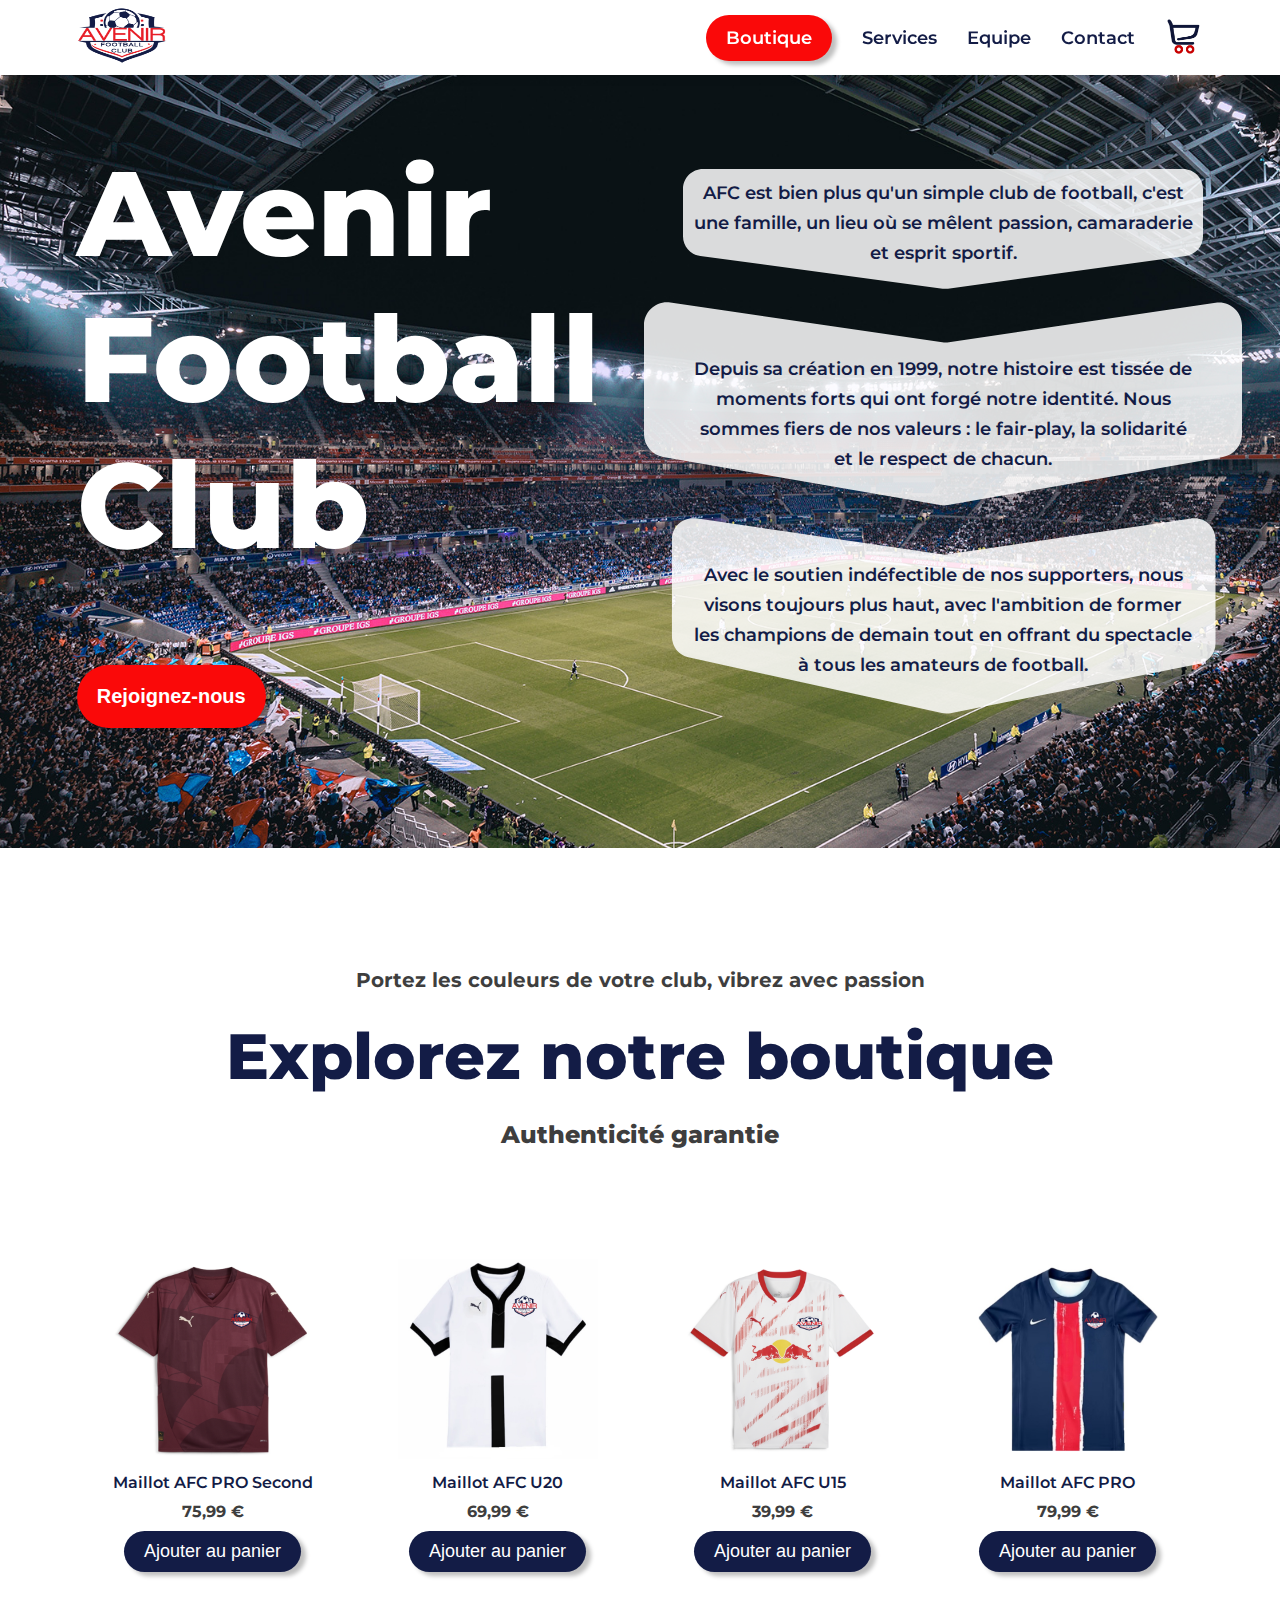
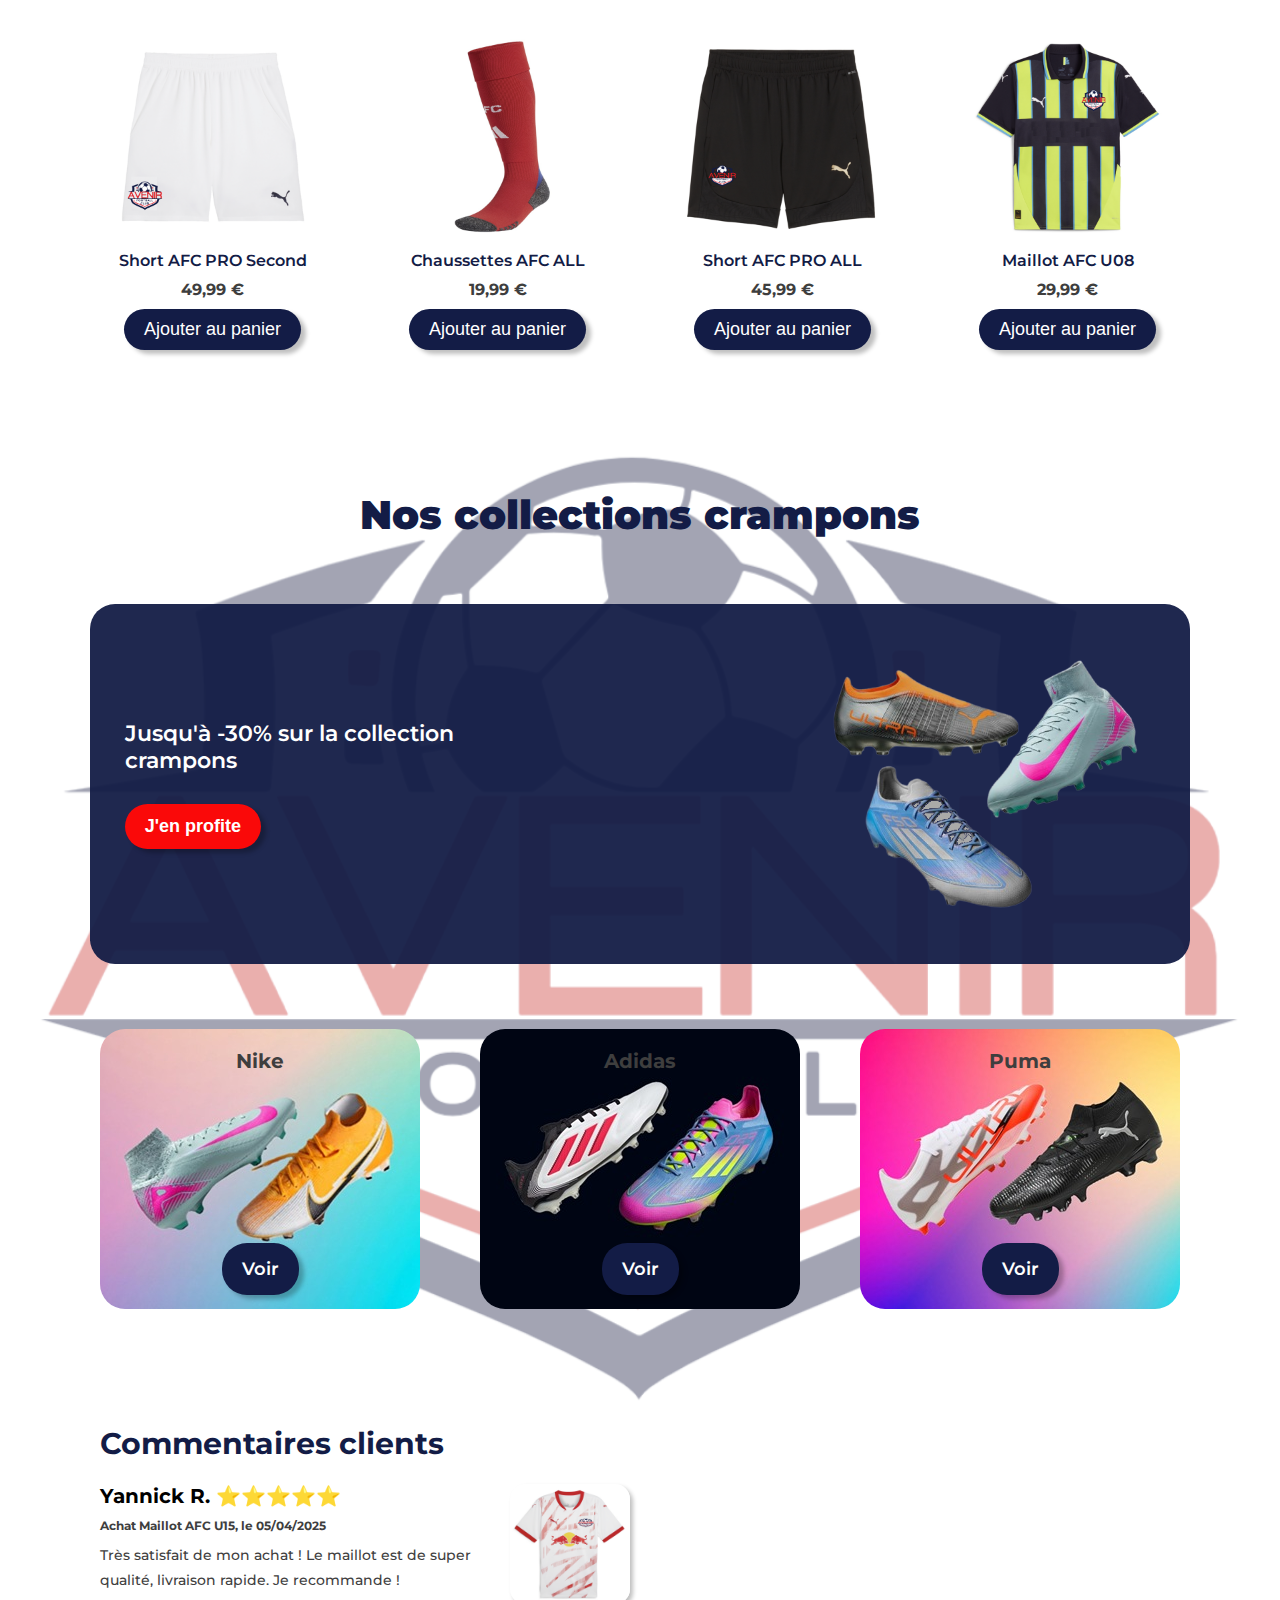
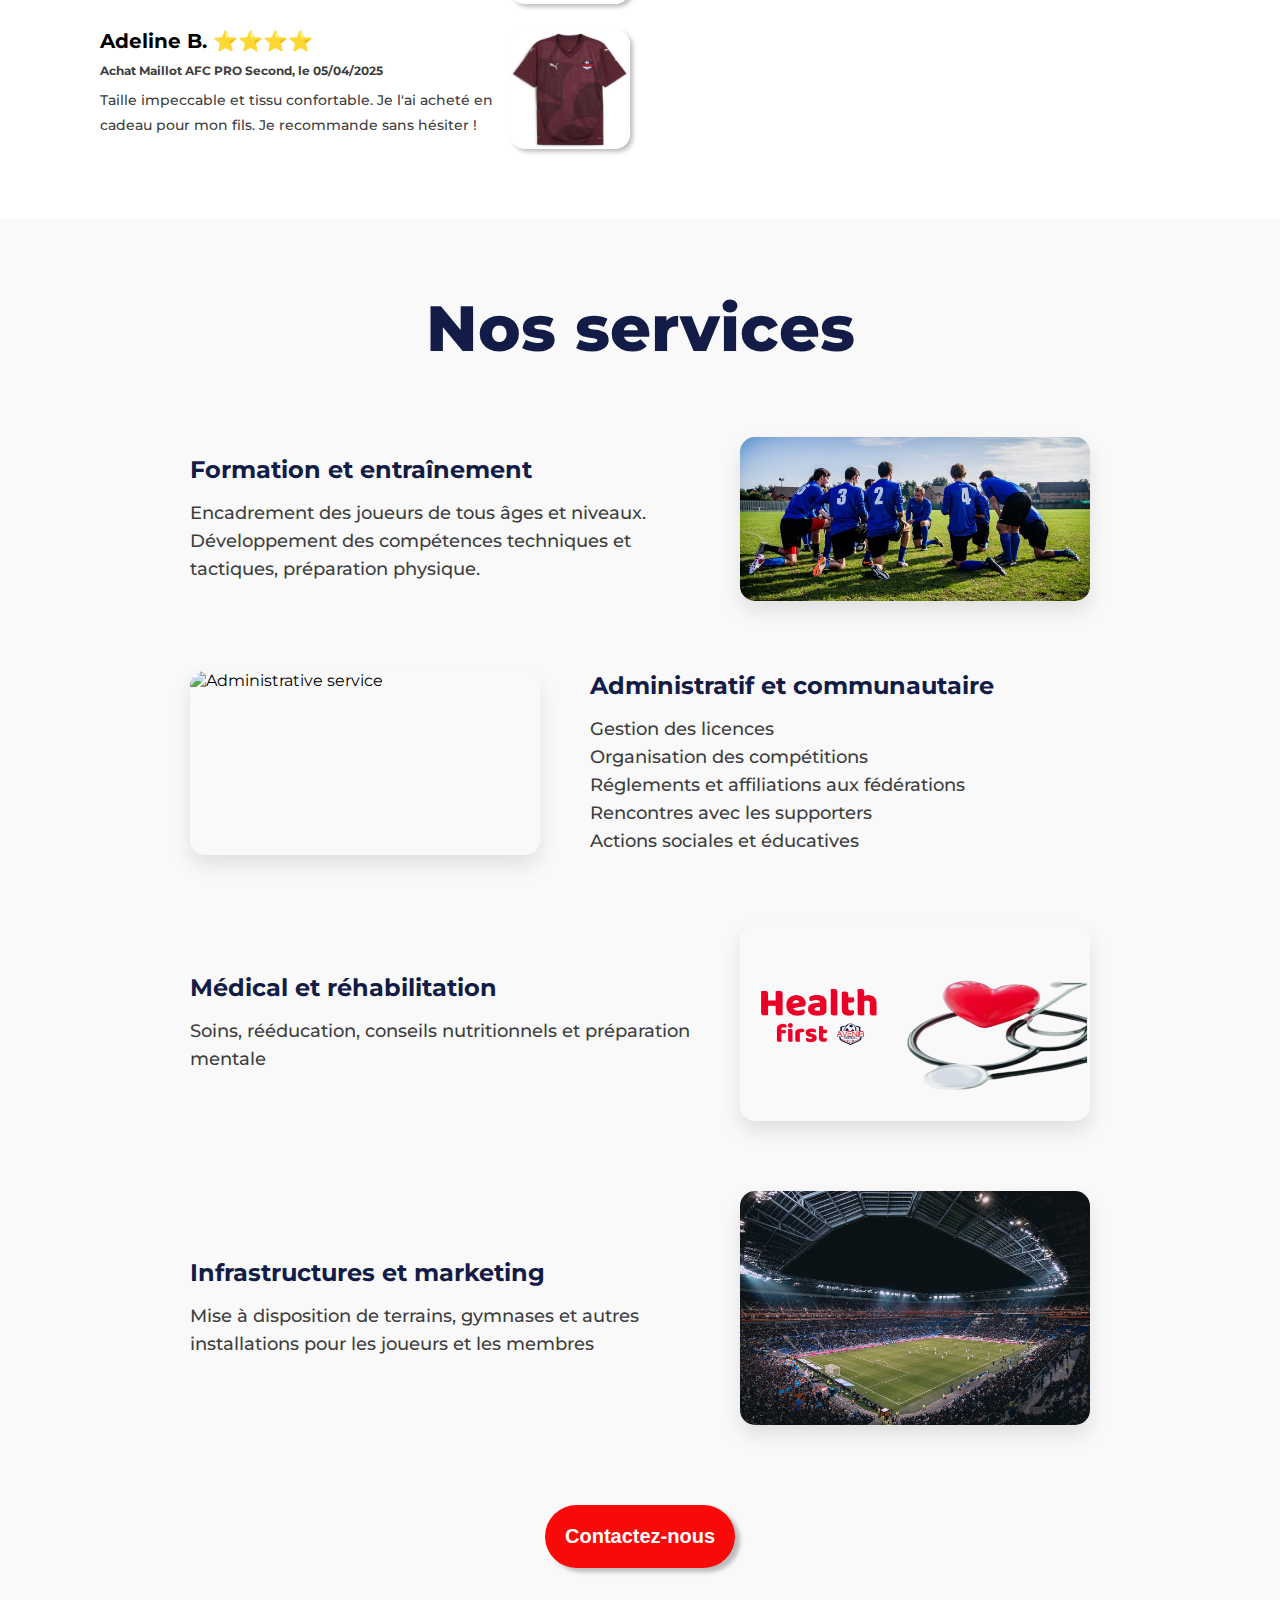
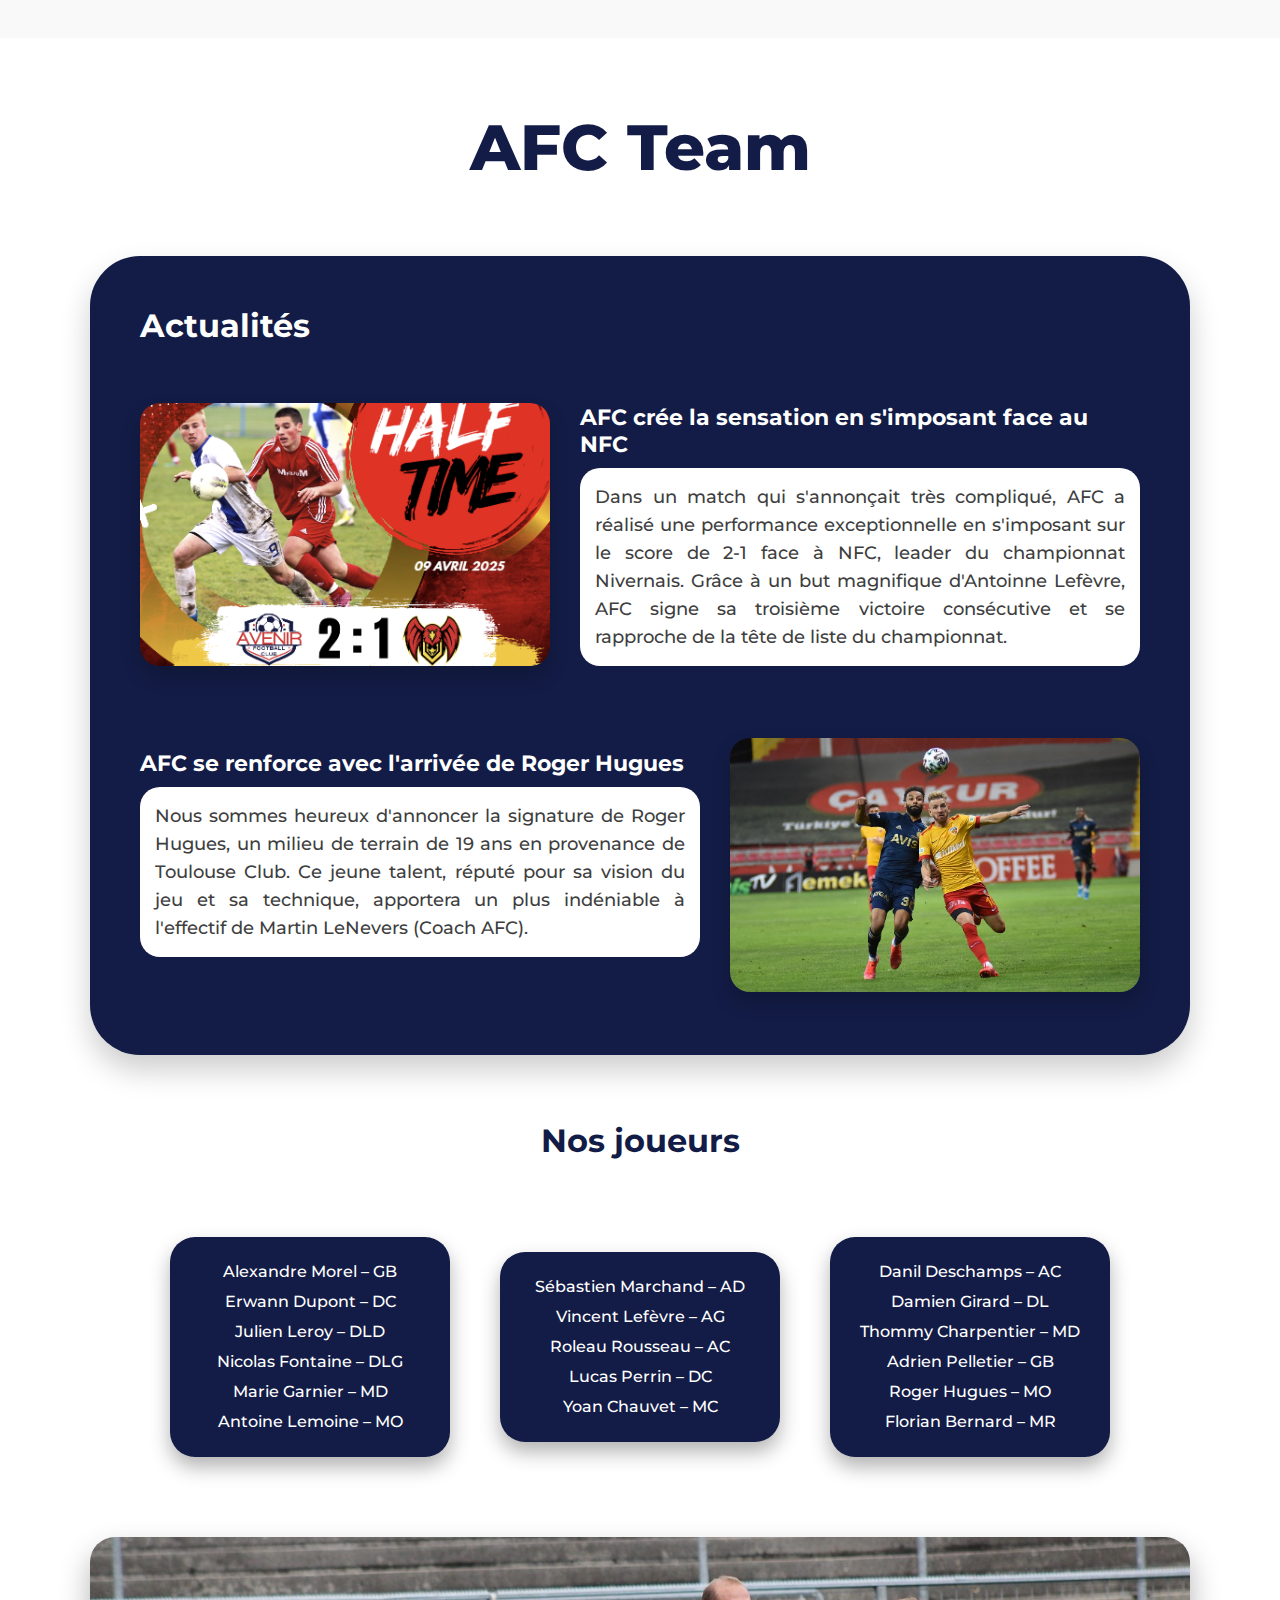
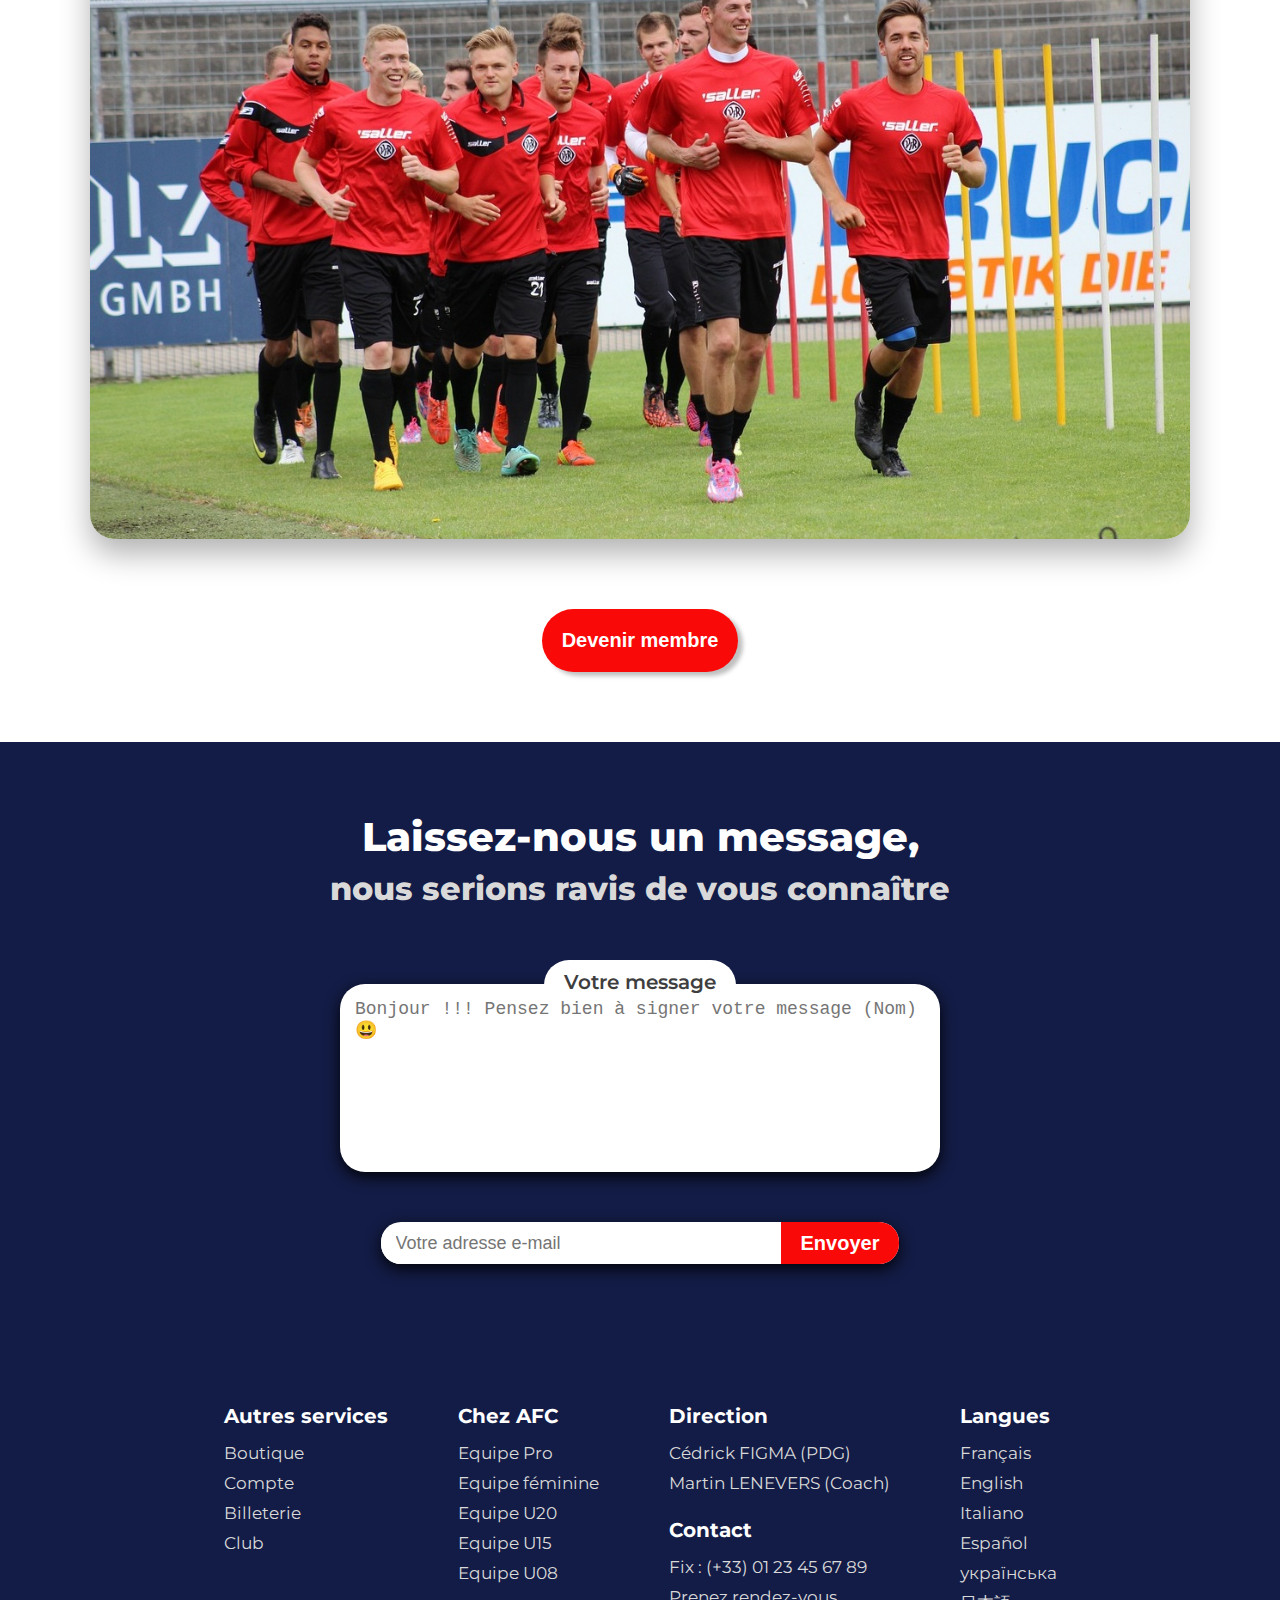
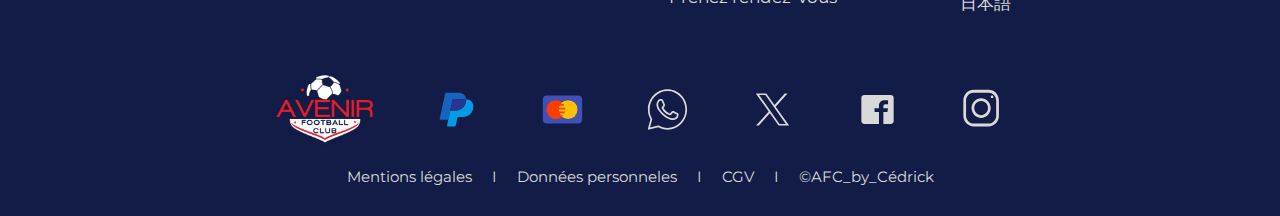
==== index.html @ f730c301 "My first commit was broken, so i made a new one" ====
<!DOCTYPE html>
<html lang="fr">
<head>
    <meta charset="UTF-8">
    <meta name="viewport" content="width=device-width, initial-scale=1.0">
    <title>Avenir Football Club</title>
    <link rel="stylesheet" href="styles.css">
    <link href="https://fonts.googleapis.com/css2?family=Montserrat:wght@400;500;600;700;800&display=swap" rel="stylesheet">
</head>
<body>

    <header>
        <a href="#"><img src="img/logo_AFC.png" alt="Avenir Football Club" class="header_afc_logo"></a>
        <nav>
            <a href="#store" class="store_button">Boutique</a>
            <ul>
                <li><a href="#services" class="nav_link">Services</a></li>
                <li><a href="#team" class="nav_link">Equipe</a></li>
                <li><a href="#contact" class="nav_link">Contact</a></li>
            </ul>
            <a href="#"><img src="img/logo_shopping_cart.png" alt="Menu" class="cart_logo"></a>
        </nav>
    </header>

    <section id="afc_about">
        <div class="intro_afc">
            <h1>Avenir Football Club</h1>
            <article>
                <p>
                    AFC est bien plus qu'un simple club de football, c'est une famille, un
                    lieu où se mêlent passion, camaraderie et esprit sportif.
                </p>
                <p>
                    Depuis sa création en 1999, notre histoire est tissée de moments forts
                    qui ont forgé notre identité. Nous sommes fiers de nos valeurs : le
                    fair-play, la solidarité et le respect de chacun.
                </p>
                <p>
                    Avec le soutien indéfectible de nos supporters, nous visons toujours
                    plus haut, avec l'ambition de former les champions de demain tout en
                    offrant du spectacle à tous les amateurs de football.
                </p>
            </article>
        </div>
        <a href="#contact"><button class="join_us_button">Rejoignez-nous</button></a>
    </section>

    <!--------Store section-------->
    <section id="store">
        <h5>Portez les couleurs de votre club, vibrez avec passion</h5>
        <h2>Explorez notre boutique</h2>
        <h4>Authenticité garantie</h4>

        <div class="box_products">
            <article class="product_card">
                <figure>
                    <img src="img/maillot_afc_pro2.png" alt="Maillot AFC PRO Second">
                    <figcaption>
                        <p class="product_name">Maillot AFC PRO Second</p>
                        <p class="product_price">75,99 €</p>
                        <button class="add_to_cart_button">Ajouter au panier</button>
                    </figcaption>
                </figure>
            </article>

            <article class="product_card">
                <figure>
                    <img src="img/maillot_afc_u20.jpg" alt="Maillot AFC U20" class="product-image">
                    <figcaption>
                        <p class="product_name">Maillot AFC U20</p>
                        <p class="product_price">69,99 €</p>
                        <button class="add_to_cart_button">Ajouter au panier</button>
                    </figcaption>
                </figure>
            </article>

            <article class="product_card">
                <figure>
                    <img src="img/maillot_afc_u15.png" alt="Maillot AFC U15" class="product-image">
                    <figcaption>
                        <p class="product_name">Maillot AFC U15</p>
                        <p class="product_price">39,99 €</p>
                        <button class="add_to_cart_button">Ajouter au panier</button>
                    </figcaption>
                </figure>
            </article>

            <article class="product_card">
                <figure>
                    <img src="img/maillot_afc_pro.jpg" alt="Maillot AFC PRO" class="product-image">
                    <figcaption>
                        <p class="product_name">Maillot AFC PRO</p>
                        <p class="product_price">79,99 €</p>
                        <button class="add_to_cart_button">Ajouter au panier</button>
                    </figcaption>
                </figure>
            </article>

            <article class="product_card">
                <figure>
                    <img src="img/short_afc_pro2.png" alt="Short AFC PRO Second" class="product-image">
                    <figcaption>
                        <p class="product_name">Short AFC PRO Second</p>
                        <p class="product_price">49,99 €</p>
                        <button class="add_to_cart_button">Ajouter au panier</button>
                    </figcaption>
                </figure>
            </article>

            <article class="product_card">
                <figure>
                    <img src="img/chaussettes_afc_all.png" alt="Chaussettes AFC ALL" class="product-image">
                    <figcaption>
                        <p class="product_name">Chaussettes AFC ALL</p>
                        <p class="product_price">19,99 €</p>
                        <button class="add_to_cart_button">Ajouter au panier</button>
                    </figcaption>
                </figure>
            </article>

            <article class="product_card">
                <figure>
                    <img src="img/short_afc_pro_all.png" alt="Short AFC PRO ALL" class="product-image">
                    <figcaption>
                        <p class="product_name">Short AFC PRO ALL</p>
                        <p class="product_price">45,99 €</p>
                        <button class="add_to_cart_button">Ajouter au panier</button>
                    </figcaption>
                </figure>
            </article>

            <article class="product_card">
                <figure>
                    <img src="img/maillot_afc_u08.png" alt="Maillot AFC U08" class="product-image">
                    <figcaption>
                        <p class="product_name">Maillot AFC U08</p>
                        <p class="product_price">29,99 €</p>
                        <button class="add_to_cart_button">Ajouter au panier</button>
                    </figcaption>
                </figure>
            </article>
        </div>

        <div class="brands_collections">
            <h3>Nos collections crampons</h3>

            <article class="discount_brands_collections">
                <figure>
                    <p class="discount_text">Jusqu'à -30% sur la collection crampons</p>
                    <a href="#cleats"><button class="discount_button">J'en profite</button></a>
                </figure>
                <img src="img/cheap collection.png" alt="Discount cleats">
            </article>

            <div class="box_brands" id="cleats">
                <article class="brand animate-pop-in">
                    <p class="brand-name">Nike</p>
                    <a href="https://www.nike.com/fr/w/football-chaussures-1gdj0zy7ok" class="view_button">Voir</a>
                </article>

                <article class="brand animate-pop-in">
                    <p class="brand-name">Adidas</p>
                    <a href="https://www.adidas.fr/chaussures-football-elite_level-hommes" class="view_button">Voir</a>
                </article>

                <article class="brand animate-pop-in">
                    <p class="brand-name">Puma</p>
                    <a href="https://eu.puma.com/fr/fr/homme/chaussures/football" class="view_button">Voir</a>
                </article>
            </div>
        </div>

        <div class="customer_reviews animate-fade-in">
            <h3>Commentaires clients</h3>
            <article class="review">
                <figure>
                <figcaption class="review_content">
                    <p>Yannick R. ⭐⭐⭐⭐⭐</p>
                    <p>Achat Maillot AFC U15, le 05/04/2025</p>
                    <p>Très satisfait de mon achat ! Le maillot est de super qualité, livraison rapide. Je recommande !</p>
                </figcaption>
                <img src="img/maillot_afc_u15.png" alt="Product review">
                </figure>
            </article>

            <article class="review">
                <figure>
                <figcaption class="review_content">
                    <p>Adeline B. ⭐⭐⭐⭐</p>
                    <p>Achat Maillot AFC PRO Second, le 05/04/2025</p>
                    <p>Taille impeccable et tissu confortable. Je l'ai acheté en cadeau pour mon fils. Je recommande sans hésiter !</p>
                </figcaption>
                <img src="img/maillot_afc_pro2.png" alt="Product review">
                </figure>
            </article>
        </div>
    </section>

    <section id="services">
        <h2>Nos services</h2>

        <article class="service">
            <figure>
                <figcaption class="service_content">
                    <h4>Formation et entraînement</h4>
                    <p>
                        Encadrement des joueurs de tous âges et niveaux. Développement des
                        compétences techniques et tactiques, préparation physique.
                    </p>
                </figcaption>
                <img title="Entrainement quotidien" src="img/services_training_illustration.jpg" alt="Training service">
            </figure>
        </article>

        <article class="service">
            <figure>
                <img title="Compétition régionale" src="img/services_administrative_illustration.png" alt="Administrative service">
                <figcaption class="service_content">
                    <h4>Administratif et communautaire</h4>
                    <p>
                        Gestion des licences<br>
                        Organisation des compétitions<br>
                        Réglements et affiliations aux fédérations<br>
                        Rencontres avec les supporters<br>
                        Actions sociales et éducatives
                    </p>
                </figcaption>
            </figure>
        </article>

        <article class="service">
            <figure>
                <figcaption class="service_content">
                    <h4>Médical et réhabilitation</h4>
                    <p>
                        Soins, rééducation, conseils nutritionnels et
                        préparation mentale
                    </p>
                </figcaption>
                <img src="img/services_health_illustration.png" alt="Medical service">
            </figure>
        </article>

        <article class="service">
            <figure>
                <figcaption class="service_content">
                    <h4>Infrastructures et marketing</h4>
                    <p>
                        Mise à disposition de terrains, gymnases et autres installations pour
                        les joueurs et les membres
                    </p>
                </figcaption>
                <img title="Nièvre stadium" src="img/services_infrastructure_illustration.jpg" alt="Infrastructure service">
            </figure>
        </article>
        <article class="service">
            <a href="#contact"><button class="contact_button">Contactez-nous</button></a>
        </article>
    </section>

    <section id="team">
        <h2>AFC Team</h2>

        <div class="box_news">
            <h3>Actualités</h3>

            <article class="news">
                <figure>
                    <img title="Match AFC - NFC" src="img/news1_illustration.png" alt="Match AFC - NFC">
                    <figcaption class="news_content">
                        <h4>AFC crée la sensation en s'imposant face au NFC</h4>
                        <p>
                        Dans un match qui s'annonçait très compliqué, AFC a réalisé une
                        performance exceptionnelle en s'imposant sur le score de 2-1 face à
                        NFC, leader du championnat Nivernais. Grâce à un but magnifique
                        d'Antoinne Lefèvre, AFC signe sa troisième victoire consécutive et
                        se rapproche de la tête de liste du championnat.
                        </p>
                    </figcaption>
                </figure>
            </article>

            <article class="news">
                <figure>
                    <figcaption class="news_content">
                        <h4 class="news-headline">AFC se renforce avec l'arrivée de Roger Hugues</h4>
                        <p class="news-text">
                            Nous sommes heureux d'annoncer la signature de Roger Hugues, un
                            milieu de terrain de 19 ans en provenance de Toulouse Club. Ce jeune
                            talent, réputé pour sa vision du jeu et sa technique, apportera un
                            plus indéniable à l'effectif de Martin LeNevers (Coach AFC).
                        </p>
                    </figcaption>
                    <img title="Roger en action" src="img/news2_illustration.jpg" alt="Roger en action">
                </figure>
            </article>
        </div>

        <div class="box_players">
            <h3>Nos joueurs</h3>
            <article class="players">
                <figure>
                    Alexandre Morel – GB<br>
                    Erwann Dupont – DC<br>
                    Julien Leroy – DLD<br>
                    Nicolas Fontaine – DLG<br>
                    Marie Garnier – MD<br>
                    Antoine Lemoine – MO<br>
                </figure>
                <figure>
                    Sébastien Marchand – AD<br>
                    Vincent Lefèvre – AG<br>
                    Roleau Rousseau – AC<br>
                    Lucas Perrin – DC<br>
                    Yoan Chauvet – MC<br>
                </figure>
                <figure>
                    Danil Deschamps – AC<br>
                    Damien Girard – DL<br>
                    Thommy Charpentier – MD<br>
                    Adrien Pelletier – GB<br>
                    Roger Hugues – MO<br>
                    Florian Bernard – MR<br>
                </figure>
            </article>
            <img title="Un entraînement quotidien" src="img/AFC_team.jpg" alt="Equipe">
            <a href="#contact"><button class="member_button">Devenir membre</button></a>
        </div>
    </section>

    <!------------------ Contact section --------------->
    <section id="contact">
        <h2>Laissez-nous un message,<br><span>nous serions ravis de vous connaître</span></h2>

        <div class="message">
            <label for="message">Votre message</label>
            <textarea id="message" placeholder="Bonjour !!! Pensez bien à signer votre message (Nom)😃"></textarea>
        </div>

        <div class="email">
            <input type="email" id="email" placeholder="Votre adresse e-mail">
            <button type="submit" class="send_button">Envoyer</button>
        </div>
    </section>

    <!---------------------Footer------------------------>
    <footer>
        <div class="footer_menu">
            <article>
                <h3>Autres services</h3>
                <ul class="footer_links">
                    <li><a href="#store">Boutique</a></li>
                    <li><a href="#">Compte</a></li>
                    <li><a href="#">Billeterie</a></li>
                    <li><a href="#">Club</a></li>
                </ul>
            </article>

            <article>
                <h3>Chez AFC</h3>
                <ul class="footer_links">
                    <li><a href="#team">Equipe Pro</a></li>
                    <li><a href="#team">Equipe féminine</a></li>
                    <li><a href="#team">Equipe U20</a></li>
                    <li><a href="#team">Equipe U15</a></li>
                    <li><a href="#team">Equipe U08</a></li>
                </ul>
            </article>

            <article>
                <figure>
                    <h3>Direction</h3>
                    <p class="footer_text">
                        Cédrick FIGMA (PDG)<br>
                        Martin LENEVERS (Coach)
                    </p>
                </figure>

                <figure>
                    <h3>Contact</h3>
                    <p class="footer_text">
                        Fix : (+33) 01 23 45 67 89<br>
                        <a href="#contact">Prenez rendez-vous</a>
                    </p>
                </figure>
            </article>

            <article>
                <h3>Langues</h3>
                <ul class="footer_links">
                    <li><a href="index.html">Français</a></li>
                    <li><a href="en.html">English</a></li>
                    <li><a href="it.html">Italiano</a></li>
                    <li><a href="es.html">Español</a></li>
                    <li><a href="uk.html">українська</a></li>
                    <li><a href="jp.html">日本語</a></li>
                </ul>
            </article>
        </div>

        <div class="footer_logo_links">
            <a href="#"><img src="img/logo_AFC.png" alt="Social media"></a>
            <a href="https://www.paypal.com/fr/home"><img title="Paypal" src="img/logo_paypal.svg" alt="Social media" class="social-icon"></a>
            <a href="https://www.mastercard.fr/fr-fr.html"><img title="Mastercard" src="img/logo_mastercard.svg" alt="Social media" class="social-icon"></a>
            <a href="https://www.whatsapp.com/?lang=fr_FR"><img title="Whatsapp" src="img/logo_whatsapp.svg" alt="Social media" class="social-icon"></a>
            <a href="https://x.com/Accueil"><img title="TwitterX" src="img/logo_twitterx.svg" alt="Social media" class="social-icon"></a>
            <a href="https://www.facebook.com/"><img title="Facebook" src="img/logo_facebook.svg" alt="Social media" class="social-icon"></a>
            <a href="https://www.instagram.com/"><img title="Instagram" src="img/logo_instagram.svg" alt="Social media" class="social-icon"></a>
        </div>

        <p class="rights">Mentions légales &nbsp;&nbsp;&nbsp; I &nbsp;&nbsp;&nbsp; Données personneles &nbsp;&nbsp;&nbsp; I &nbsp;&nbsp;&nbsp; CGV &nbsp;&nbsp;&nbsp; I &nbsp;&nbsp;&nbsp; ©AFC_by_Cédrick</p>
    </footer>
</body>
</html>
---- styles.css ----
* {
        margin: 0;
        padding: 0;
        box-sizing: border-box;
    }
  
    body {
        font-family: Montserrat, -apple-system, Roboto, Helvetica, sans-serif;
        background-color: #fff;
        padding-top: 20px; /* Space for fixed header */
    }
  

  
    /* Animation keyframes */
    @keyframes hoverEffect {
        0% { transform: scale(1); }
        50% { transform: scale(1.05); }
        100% { transform: scale(1); }
    }

    
    /* Single hover animation for interactive elements */
    button:hover,
    .brand:hover,
    .store_button:hover,
    .join_us_button:hover,
    .discount_button:hover,
    .view_button:hover,
    .contact_button:hover,
    .member_button:hover,
    .send_button:hover,
    .social-icon:hover {
        animation: hoverEffect 0.6s ease;
        box-shadow: 0 15px 30px rgba(0, 0, 0, 0.2);
    }
    
    /* ....header, sa marge et effet ombre...... */
    header {
        background-color: #fff;
        display: flex;
        width: 100%;
        padding: 0 6%;
        font-size: 18px;
        font-weight: 600;
        justify-content: space-between;
        position: fixed;
        top: 0;
        left: 0;
        z-index: 1000;
        box-shadow: 0 2px 10px rgba(0, 0, 0, 0.1);
    }
    
    .header_afc_logo {
        height: 70px;
        width: 90px;
        margin: auto 0;
    }
    
    nav {
        display: flex;
        margin: auto 0;
        height: 50px;
        gap: 30px;
        flex-wrap: wrap;

    }
    
    .store_button {
        border-radius: 25px;
        background-color: #fa0909;
        box-shadow: 5px 4px 4px rgba(0, 0, 0, 0.25);
        margin: auto 0;
        padding: 12px 20px;
        color: #fff;
        white-space: nowrap;
        text-decoration: none;
        text-align: center;
        transition: transform 0.3s ease;
    }
    
    .store_button:hover {
        transform: translateY(-3px);
        box-shadow: 5px 7px 7px rgba(0, 0, 0, 0.3);
    }
    
    nav ul {
        display: flex;
        margin: auto 0;
        align-items: center;
        gap: 30px;
        color: #131c46;
        list-style: none;
    }
    
    .nav_link {
        text-decoration: none;
        color: inherit;
        position: relative;
        transition: color 0.3s ease;
    }
    
    .nav_link:hover {
        color: #fa0909;
    }
    
    .nav_link::after {
        content: '';
        position: absolute;
        width: 0;
        height: 2px;
        bottom: -5px;
        left: 0;
        background-color: #fa0909;
        transition: width 0.3s ease;
    }
    
    .nav_link:hover::after {
        width: 100%;
    }
    
    .cart_logo {
        aspect-ratio: 0.81;
        object-fit: contain;
        width: 38px;
    }
    
    /* a.............fc about section............... */
    
    /* illustration about */

    #afc_about {
        background: url("../img/background_section_intro.jpg") no-repeat;
        background-size: cover;
        position: relative;
        padding: 120px 6%;

    }

    .intro_afc {
        display: flex;
        flex-wrap: wrap;
        justify-content: space-between;
    }

    .intro_afc h1 {
        color: #fff;
        font-size: 120px;
        font-weight: 800;
        width: 480px;
    }
    


    .intro_afc article{
        font-size: 18px;
        color: #131c46;
        font-weight: 600;
        text-align: center;
        line-height: 30px;
        width: 520px;
        z-index: 1;
    }
    
    .intro_afc p{
        position: relative;
        display: flex;
        justify-content: center;
        width: 520px;
        margin-top: 70px;
        padding: 8px;
    }

    .intro_afc p:first-child{
        margin-top: 30px;
    }


    /* ....background des paragraphes intro.... */
    
    .intro_afc p:nth-child(1)::before {    
        content: "";
        position: absolute;
        width: 100%;
        height: 180px;
        top: -1px; 
        z-index: -1;  
        background: url('../img/illustration_intro_detail1.svg') no-repeat;
        background-size: contain;
    }

    .intro_afc p:nth-child(2)::before {    
        content: "";
        position: absolute;
        width: 115%;
        height: 220px;   
        bottom: -40px;
        z-index: -1;
        background: url('../img/illustration_intro_detail2.svg') no-repeat;
        background-size: contain;
    }


    .intro_afc p:nth-child(3)::before {    
        content: "";
        position: absolute;
        width: 105%;
        height: 210px;   
        bottom: -40px;
        z-index: -1;
        background: url('../img/illustration_intro_detail3.svg') no-repeat;
        background-size: contain;
    }  

    .join_us_button {
        border-radius: 50px;
        background-color: #fa0909;
        box-shadow: 5px 4px 4px rgba(0, 0, 0, 0.25);
        margin-top: -25px;
        padding: 20px;
        font-size: 20px;
        color: #fff;
        font-weight: 600;
        white-space: nowrap;
        text-decoration: none;
        text-align: center;
        border: 0px;
        transition: transform 0.3s;
    }
    
    .join_us_button:hover {
        transform: translateY(-3px);
        box-shadow: 5px 7px 7px rgba(0, 0, 0, 0.3);
    }
        

    /* ......Store section............. */

    #store {
        max-width: 1200px;
        padding: 120px 0 70px;
        margin: auto;
        align-items: center;
        text-align: center;
        
    }
    
    #store h5 {
        color: #3E3E3E;
        font-size: 20px;
        font-weight: 700;
    }
    
    #store h2 {
        color: #131c46;
        font-size: 64px;
        font-weight: 800;
        margin-top: 25px;
    }
    
    #store h4 {
        color: #3E3E3E;
        font-size: 24px;
        font-weight: 800;
        text-align: center;
        margin-top: 25px;
    }
    
    .box_products {
        display: flex;
        flex-wrap: wrap;
        justify-content: center;
        gap: 45px;
        margin-top: 100px;
    }
    
    .product_card {
        border-radius: 20px;
        background-color: #fff;
        display: flex;
        margin: auto 0;
        height: 100%;
        padding: 10px 0;
        flex-direction: column;
        width: 240px;
        cursor: pointer;
        
    }

    .product_card:hover {
        transform: translateY(-15px);
        box-shadow: 0 10px 20px rgba(0, 0, 0, 0.1);
        
    }
    
    .product_card img {
        margin: auto;
        width: 200px;
    }
    
    .product_name {
        color: #131c46;
        font-weight: 600;
        font-size: 16px;
        padding-top: 10px;
    }
    
    .product_price {
        color: #3E3E3E;
        font-weight: 700;
        padding: 10px;
    }
    
    .add_to_cart_button {
        align-self: center;
        border-radius: 25px;
        background-color: #131c46;
        box-shadow: 5px 4px 4px rgba(0, 0, 0, 0.25);
        padding: 10px 20px;
        font-size: 18px;
        color: #fff;
        border: none;
        cursor: pointer;
        transition: background-color 0.3s ease, transform 0.3s ease;
    }
    
    .add_to_cart_button:hover {
        background-color: #fa0909;
        transform: scale(1.05);
    }
    
    /*............brands collections.............*/
    .brands_collections {
        position: relative;
        display: flex;
        width: 100%;
        padding: 80px 20px;
        margin-top: 50px;
        gap: 65px;
        flex-wrap: wrap;
        justify-content: center;
    }

    /* .......background brands collections....... */
    .brands_collections::before {
        content: "";
        position: absolute;
        width: 100%;
        height: 100%;
        top: 30px;
        right: 0;
        bottom: 0;
        z-index: 0;
        background: url("../img/store_collection_background.png") no-repeat;
        background-size: contain;
        opacity: 40%;
    }
    
    
    .brands_collections h3 {
        color: #131c46;
        font-size: 40px;
        font-weight: 900;
        text-align: center;
        z-index: 1;
    }
    
    .discount_brands_collections {
        border-radius: 25px;
        background-color: rgba(19, 28, 70, 0.95);
        z-index: 1;
        display: flex;
        min-height: 360px;
        max-width: 1100px;
        padding: 0 3%;
        justify-content: space-between;
        flex-wrap: wrap;
        width: 100%;

    }
    
    .discount_brands_collections:hover {
        transform: translateY(-5px);
    }
    
    .discount_brands_collections figure {
        margin:auto 0;
        text-align: left;
        width: 340px;
        gap: 60px;
    }
    
    .discount_text {
        font-size: 22px;
        font-weight: 600;
        color: #fff;
        margin-bottom: 30px;
    }
    
    .discount_button {
        border-radius: 25px;
        background-color: #fa0909;
        box-shadow: 5px 4px 4px rgba(0, 0, 0, 0.25);
        padding: 12px 20px;
        font-size: 18px;
        font-weight: 600;
        text-decoration: none;
        border: 0px;
        cursor: pointer;
        color: #fff;
        transition: transform 0.3s ease;
    }
    
    .discount_button:hover {
        transform: translateY(-3px);
        box-shadow: 5px 7px 7px rgba(0, 0, 0, 0.3);
    }
    
    .discount_brands_collections img {
        object-fit: contain;
        object-position: right;
        width: 340px;
        min-width: 240px;
        margin: auto 0;
    }
    
    .box_brands {
        z-index: 1;
        display: flex;
        min-width: 240px;
        max-width: 1100px;
        align-items: center;
        justify-content: center;
        gap: 60px;
        flex-wrap: wrap;
        width: 1100px;
    }

    .brand {
        border-radius: 25px;
        position: relative;
        display: flex;
        flex-direction: column;
        align-items: center;
        gap: 170px;
        padding: 20px;
        width: 320px;
        height: 280px;
        cursor: pointer;
    }

    /* .....brand animation...... */
    .brand:hover {
        transform: translateY(-10px);
    }
    
    /* ......brand background......... */

    .brand:nth-child(1)::before {
        background: url("../img/nike.jpg") no-repeat;
    }

    .brand:nth-child(2)::before {
        background: url("../img/adidas.jpg") no-repeat;
    }

    .brand:nth-child(3)::before {
        background: url("../img/puma.jpg") no-repeat;
    }

    .brand::before {
        content: "";
        position: absolute;
        width: 320px;
        height: 280px;
        border-radius: 25px;
        right: 0;
        bottom: 0;
        z-index: 0;
        overflow: hidden;
        animation: transform ease 3s;
    }

    .brand::before:hover {
        transform: scale(1.2);
    }

    
    .brand-name {
        color: #3E3E3E;
        font-size: 20px;
        font-weight: 700;
        text-align: center;
        z-index: 0;
    }
    
    .view_button {
        align-items: center;
        border-radius: 25px;
        background-color: #131c46;
        box-shadow: 5px 4px 4px rgba(0, 0, 0, 0.25);
        z-index: 1;
        padding: 15px 20px;
        font-size: 18px;
        font-weight: 600;
        text-decoration: none;
        color: #fff;
        transition: background-color 0.3s ease;
    }
    
    .view_button:hover {
        background-color: #fa0909;
    }
    
    /* ...........customer_reviews.........*/
    .customer_reviews {
        text-align: left;
        margin-top: 40px;
        padding-left: 5%;
    }
    
    .customer_reviews h3 {
        color: #131c46;
        font-size: 30px;
        font-weight: 700;
        line-height: 30px;
    }
    
    .review figure {
        display: flex;
        margin-top: 25px;
        gap: 10px;
    }
    
    .review_content {
        width: 400px;
    }
    
    .review_content p:nth-child(1) {
        color: #000;
        font-size: 20px;
        font-weight: 700;
    }
    
    .review_content p:nth-child(2) {
        font-size: 12px;
        font-weight: 700;
        color: #3E3E3E;
        margin-top: 10px;
    }
    
    .review_content p:nth-child(3) {
        font-size: 14px;
        font-weight: 500;
        color: #3E3E3E;
        line-height: 25px;
        margin-top: 10px;
    }
    
    .review img {
        width: 120px;
        border-radius: 15px;
        box-shadow: 3px 3px 4px rgba(0, 0, 0, 0.25);
    }
    
    /* .........Services section......... */
    #services {
        width: 100%;
        padding: 70px 0;
        align-items: center;
        background-color: #f9f9f9;
    }

    #services h2 {
        color: #131c46;
        text-align: center;
        font-size: 64px;
        font-weight: 800;
    }

    .service {
        display: flex;
        flex-direction: column;
        align-items: center;
    }

    .service figure{
        display: flex;
        margin-top: 70px;
        width: 100%;
        max-width: 900px;
        justify-content: space-between;
        flex-wrap: wrap;
    }
    
    .service_content {
        width: 500px;
        align-items: center;
        margin: auto 0;
    }
    
    .service_content h4 {
        color: #131c46;
        font-size: 24px;
        font-weight: 700;
    }
    
    .service_content p {
        color: #3E3E3E;
        font-size: 18px;
        font-weight: 500;
        line-height: 28px;
        margin-top: 15px;
    }
    
    .service img {
        object-fit: fill;
        width: 350px;
        border-radius: 15px;
        min-width: 240px;
        cursor: pointer;
        box-shadow: 0 10px 20px rgba(0, 0, 0, 0.1);
        transition: transform 0.3s ease;
    }
    
    .service img:hover {
        transform: scale(2);
    }

    
    .contact_button {
        border-radius: 50px;
        background-color: #fa0909;
        box-shadow: 5px 4px 4px rgba(0, 0, 0, 0.25);
        margin-top: 80px;
        padding: 20px;
        font-size: 20px;
        color: #fff;
        font-weight: 600;
        text-decoration: none;
        border: 0px;
        transition: transform 0.3s ease;
    }
    
    .contact_button:hover {
        transform: translateY(-3px);
        box-shadow: 5px 7px 7px rgba(0, 0, 0, 0.3);
    }
    
    /* .........Team section........... */
    #team {
        display: flex;
        margin: auto;
        width: 100%;
        max-width: 1100px;
        padding: 70px 0;
        flex-direction: column;
        align-items: center;
        justify-content: center;
    }
    
    #team h2 {
        color: #131c46;
        text-align: center;
        font-size: 64px;
        font-weight: 800;
        align-self: stretch;
    }
    
    .box_news {
        border-radius: 50px;
        background-color: #131c46;
        margin-top: 70px;
        width: 100%;
        padding: 50px;
        box-shadow: 0 15px 30px rgba(0, 0, 0, 0.2);
        transition: transform 0.3s ease;
    }
    
    .box_news:hover {
        transform: translateY(-5px);
    }
    
    .box_news h3 {
        color: #fff;
        font-size: 32px;
        font-weight: 700;
    }
    
    .news figure{
        display: flex;
        margin-top: 50px;
        min-height: 280px;
        width: 100%;
        align-items: center;
        justify-content: space-between;
        flex-wrap: wrap;
    }
    
    .news img {
        object-fit: contain;
        width: 410px;
        border-radius: 20px;
        min-width: 240px;
        margin: auto 0;
        box-shadow: 0 10px 20px rgba(0, 0, 0, 0.2);
        transition: transform 0.3s ease;
    }
    
    .news img:hover {
        transform: scale(2);
    }
    
    .news_content {
        min-width: 240px;
        margin: auto 0;
        min-height: 230px;
        width: 560px;
    }
    
    .news_content h4 {
        color: #fff;
        font-size: 22px;
        font-weight: 700;
    }
    
    .news_content p {
        border-radius: 20px;
        background-color: #fff;
        margin-top: 10px;
        padding: 15px;
        font-size: 18px;
        text-align: justify;
        color: #3E3E3E;
        font-weight: 500;
        line-height: 28px;
    }
    
    .box_players {
        display: flex;
        margin-top: 70px;
        width: 100%;
        flex-direction: column;
        align-items: center;
        justify-content: start;
        animation: transform;
    }

    
    .box_players h3 {
        color: #131c46;
        text-align: center;
        font-size: 32px;
        font-weight: 700;
        line-height: 1;
    }
    
    .players {
        display: flex;
        flex-wrap: wrap;
        border-radius: 25px;
        margin-top: 60px;
        gap: 50px;
        max-width: 1100px;
        justify-content: space-between;
        align-items: center;
    }
    
    .players figure:hover {
        transform: translateY(-15px);
    }
    
    .players figure {
        border-radius: 25px;
        background-color: #131c46;
        padding: 20px;
        font-size: 16px;
        color: #fff;
        font-weight: 500;
        text-align: center;
        line-height: 30px;
        width: 280px;
        margin: 20px auto;
        box-shadow: 0 10px 20px rgba(0, 0, 0, 0.3);
    }
    
    .box_players img {
        object-fit: contain;
        width: 100%;
        border-radius: 25px;
        margin-top: 60px;
        box-shadow: 0 15px 30px rgba(0, 0, 0, 0.3);
    }
    
    .member_button {
        border-radius: 50px;
        background-color: #fa0909;
        box-shadow: 5px 4px 4px rgba(0, 0, 0, 0.25);
        margin-top: 70px;
        min-height: 58px;
        padding: 20px;
        font-size: 20px;
        color: #fff;
        font-weight: 600;
        text-decoration: none;
        border: 0px;
        text-align: center;
        transition: transform 0.3s ease;
    }
    
    .member_button:hover {
        transform: translateY(-3px);
        box-shadow: 5px 7px 7px rgba(0, 0, 0, 0.3);
    }
    
    /* .................Contact section................ */
    #contact {
        background-color: #131c46;
        position: relative;
        z-index: 10;
        display: flex;
        width: 100%;
        padding: 70px 0;
        flex-direction: column;
    }
    
    #contact h2 {
        color: #fff;
        font-size: 40px;
        font-weight: 800;
        text-align: center;
        z-index: 1;
    }

    #contact h2 span {
        font-size: 32px;
        color: #d9d9d9;
    }
    
    .message {
        border-radius: 0 0 0 0;
        align-self: center;
        z-index: 1;
        display: flex;
        margin-top: 50px;
        width: 600px;
        max-width: 100%;
        flex-direction: column;
        align-items: stretch;
        font-size: 20px;
        color: #3f3e3e;
        font-weight: 600;
        text-align: center;

    }
    
    .message label {
        align-self: center;
        border-radius: 25px 25px 0 0;
        background-color: #fff;
        z-index: 10;
        padding: 10px 20px 0;
        margin-bottom: -10px;
    }
    
    .message textarea {
        border-radius: 25px;
        background-color: #fff;
        font-size: 18px;
        height: 188px;
        border: none;
        resize: none;
        padding: 15px;
        box-shadow: 0 5px 15px rgba(0, 0, 0, 0.9);
    }

    .message:hover {
        transform: scale(1.5);
    }
    
    .email {
        border-radius: 20px;
        background-color: #fff;
        align-self: center;
        z-index: 1;
        display: flex;
        margin-top: 50px;
        min-height: 42px;
        align-items: center;
        flex-wrap: wrap;
        box-shadow: 0 5px 15px rgba(0, 0, 0, 0.9);
    }
    
    .email input {
        border-radius: 20px 0 0 20px;
        color: #3f3e3e;
        font-size: 18px;
        font-weight: 400;
        margin: auto 0;
        width: 400px;
        padding: 10px 15px;
        border: none;
        background-color: #fff
    }
    
    .send_button {
        border-radius: 0 20px 20px 0;
        background-color: #fa0909;
        margin: auto 0;
        min-height: 42px;
        padding: 9px 20px;
        font-size: 20px;
        color: #fff;
        font-weight: 700;
        border: none;
        cursor: pointer;
        transition: background-color 0.3s ease;
    }
    
    .send_button:hover {
        background-color: #d50808;
    }
    

    /* ............Footer..............*/
    footer {
        background-color: #131c46;
        display: flex;
        min-height: 464px;
        width: 100%;
        padding: 70px 0 30px;
        align-items: center;
        gap: 30px;
        justify-content: center;
        flex-direction: column;
    }
    
    .footer_menu {
        display: flex;
        align-items: start;
        gap: 70px;
        justify-content: center;
        flex-direction: row;
        width: 920px;
    }
    

    
    .footer_menu h3 {
        color: #fff;
        font-size: 20px;
        font-weight: 700;
        text-align: start;
    }
    
    .footer_links {
        list-style: none;
        color: #d9d9d9;
        font-size: 17px;
        font-weight: 400;
        line-height: 30px;
        margin-top: 10px;
    }
    
    .footer_links a {
        color: inherit;
        text-decoration: none;
        transition: color 0.3s ease;
    }
    
    .footer_links a:hover {
        color: #fa0909;
    }
    
    .footer_text {
        color: #d9d9d9;
        font-size: 17px;
        font-weight: 400;
        line-height: 30px;
        margin-top: 10px;
    }
    
    .footer_text a {
        color: inherit;
        text-decoration: none;
        transition: color 0.3s ease;
    }
    
    .footer_text a:hover{
        color: #fa0909;
    }

    /* .....espace entre Directionn et Contact...... */
    .footer_menu figure {
        margin-bottom: 20px;
    }
    
    .footer_logo_links {
        display: flex;
        height: 75px;
        min-width: 240px;
        align-items: center;
        gap: 60px;
        justify-content: center;
        flex-wrap: wrap;
    }
    
    .social-icon {
        max-width: 45px;
        max-height: 45px;
        color: #d9d9d9;
        object-position: center;
        margin: auto 0;
        flex-shrink: 0;
        transition: transform 0.3s ease;
    }

    .footer_logo_links img {
        height: 95px;
        width: 100px;
    }
    
    .social-icon:hover {
        transform: scale(1.2);
    }
    
    .rights {
        color: #d9d9d9;
        font-size: 15px;
        font-weight: 400;
        text-align: center;
        cursor: pointer;
    }
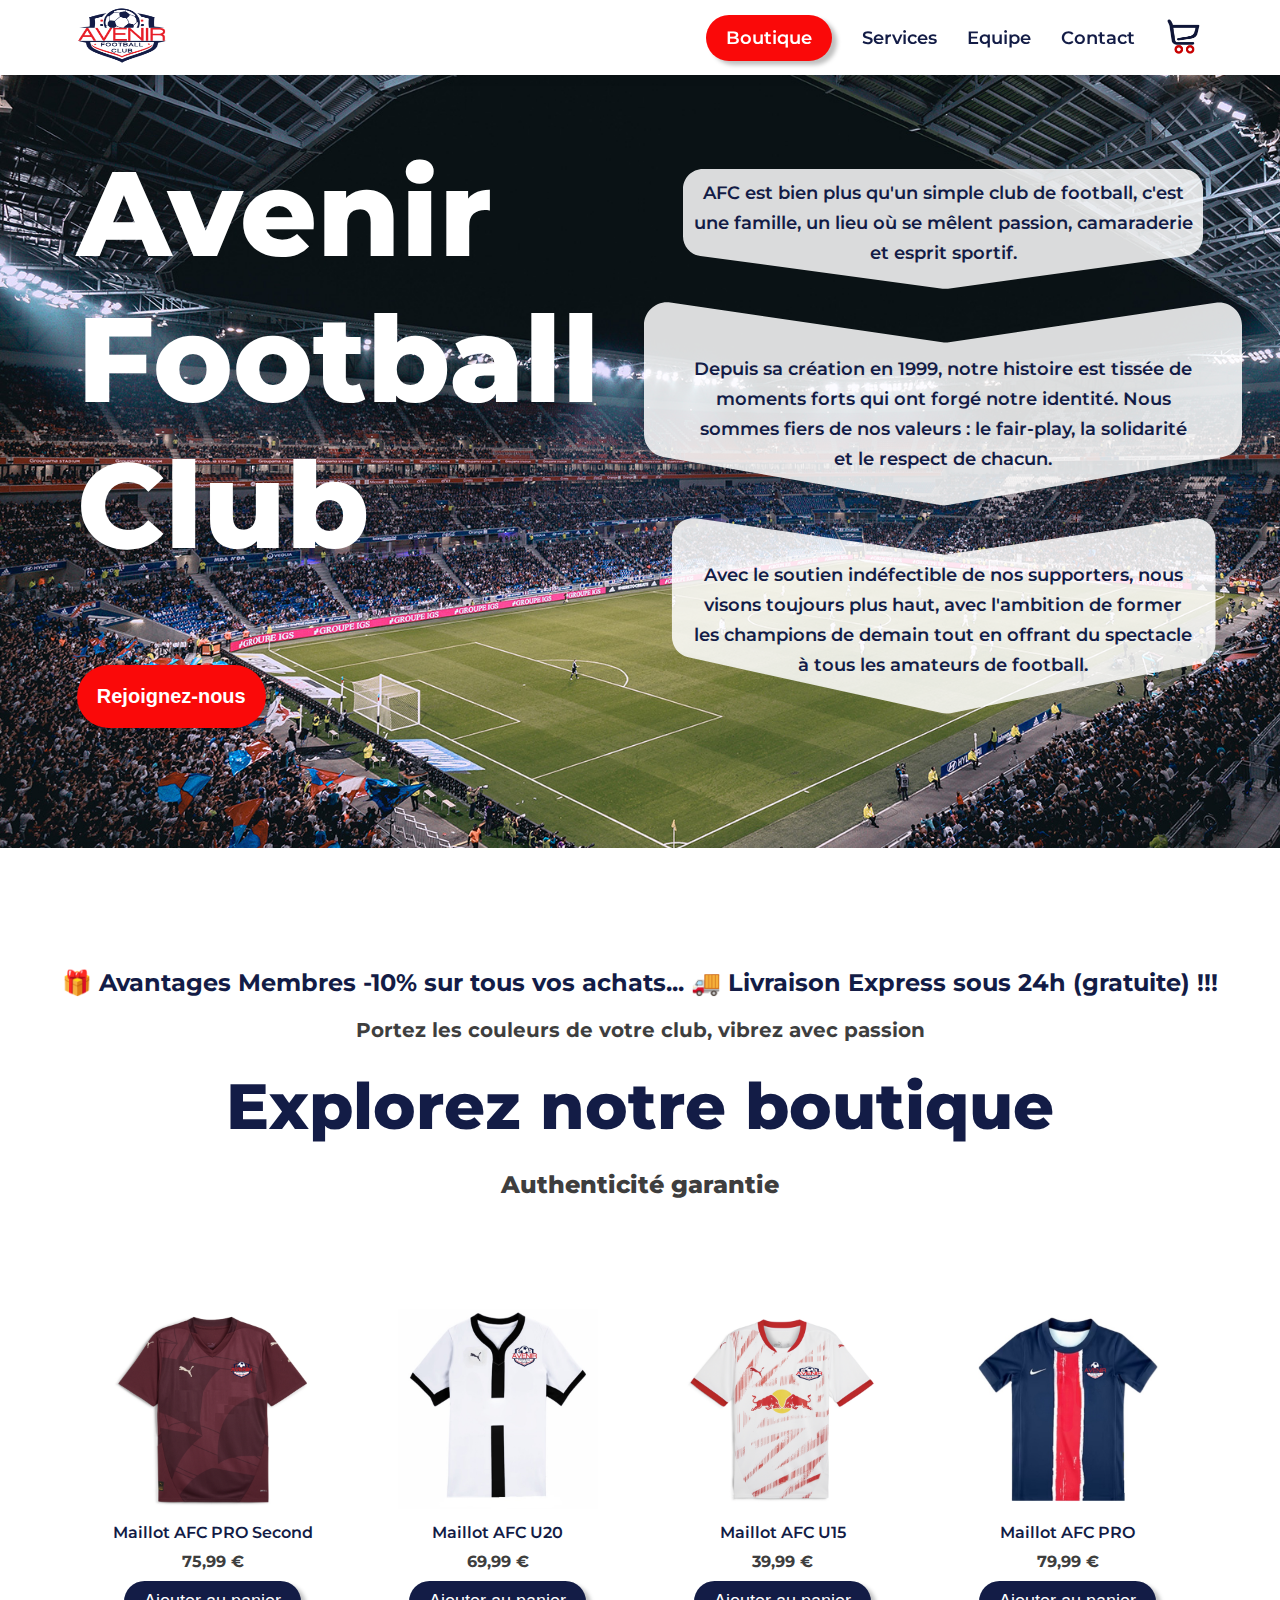
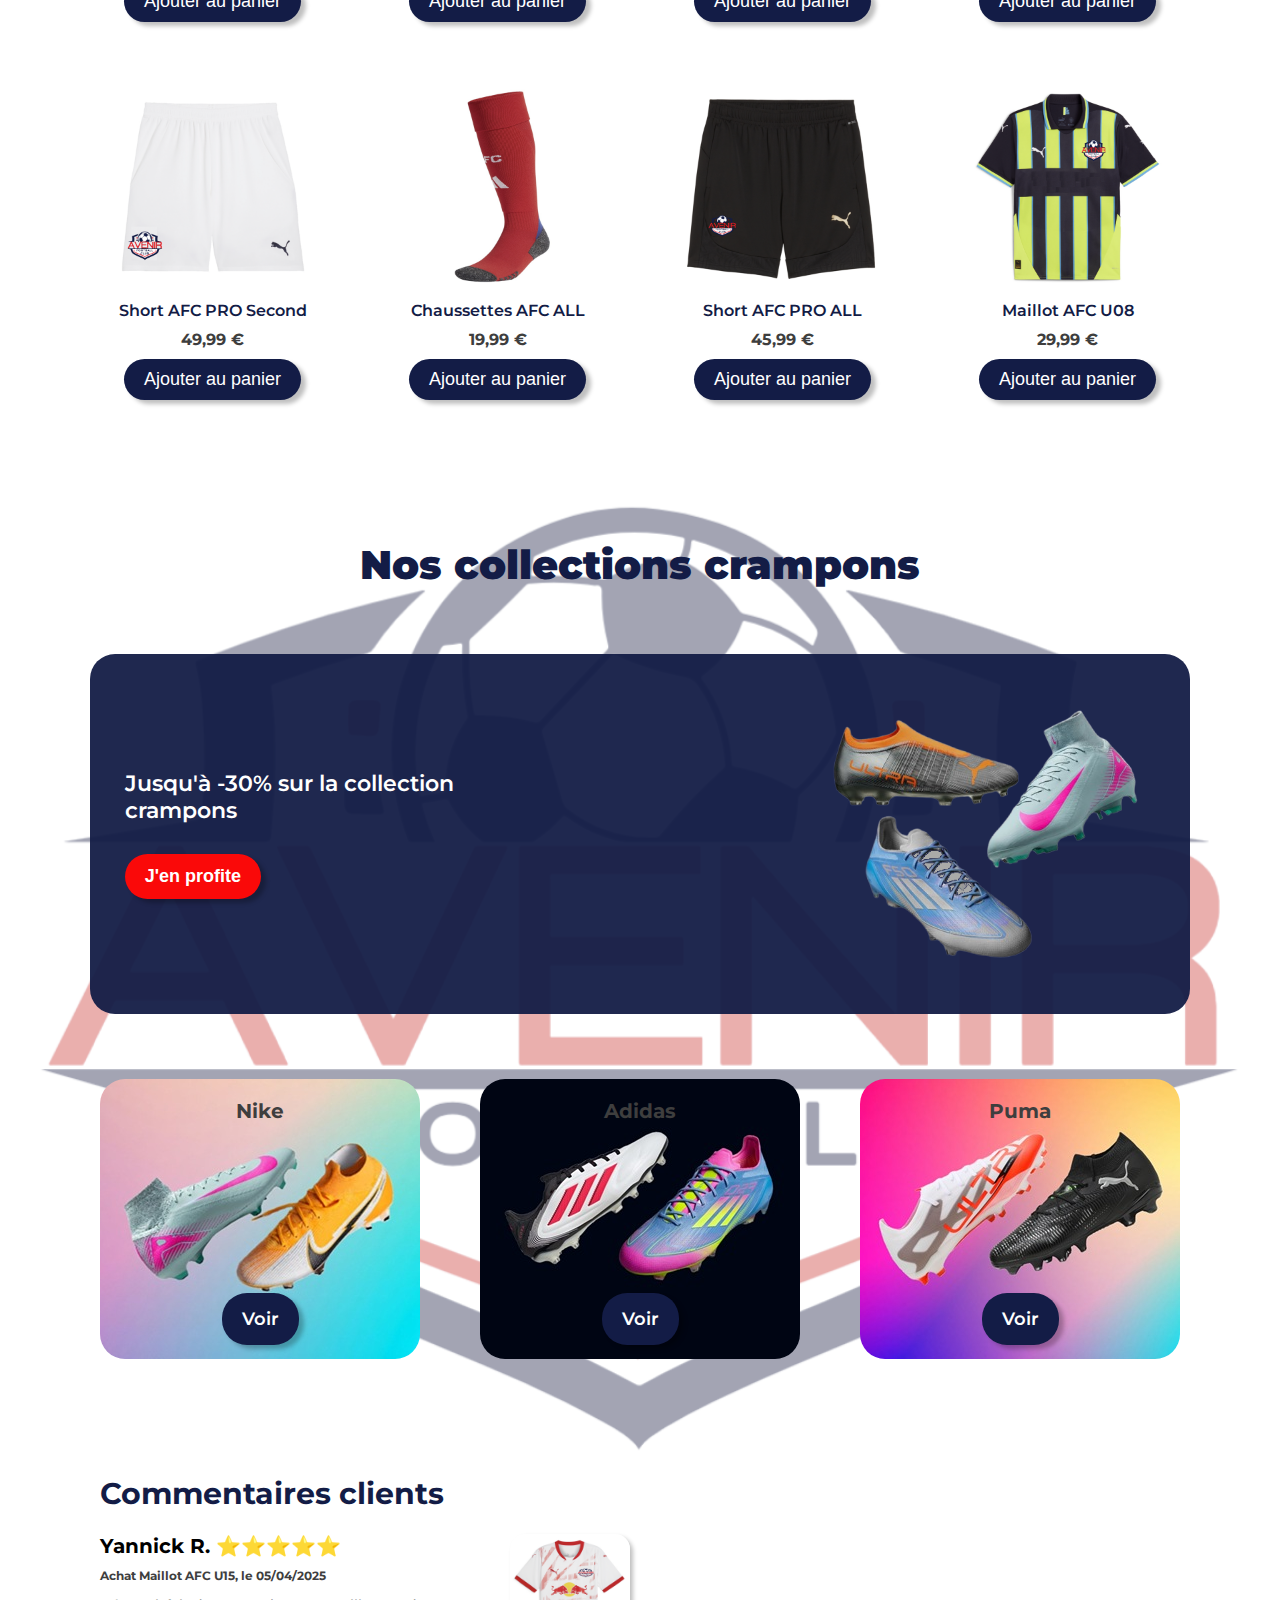
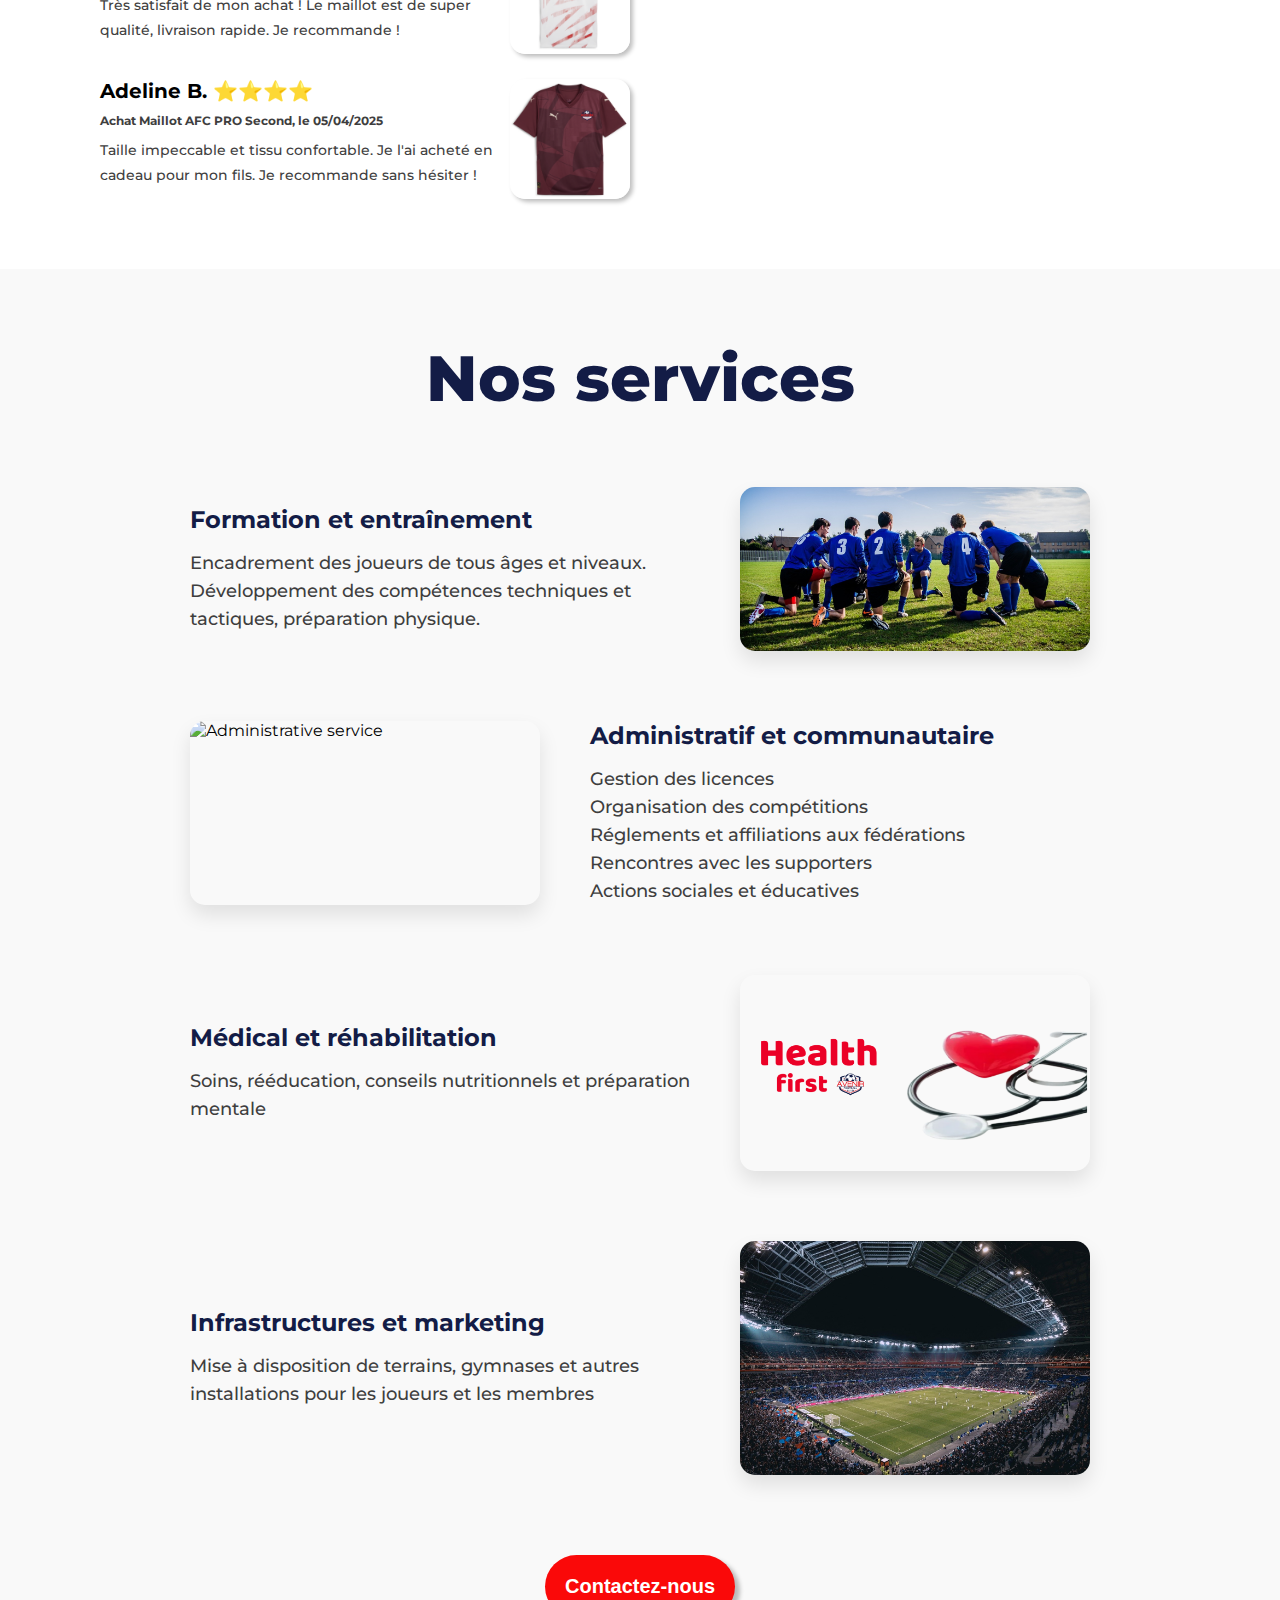
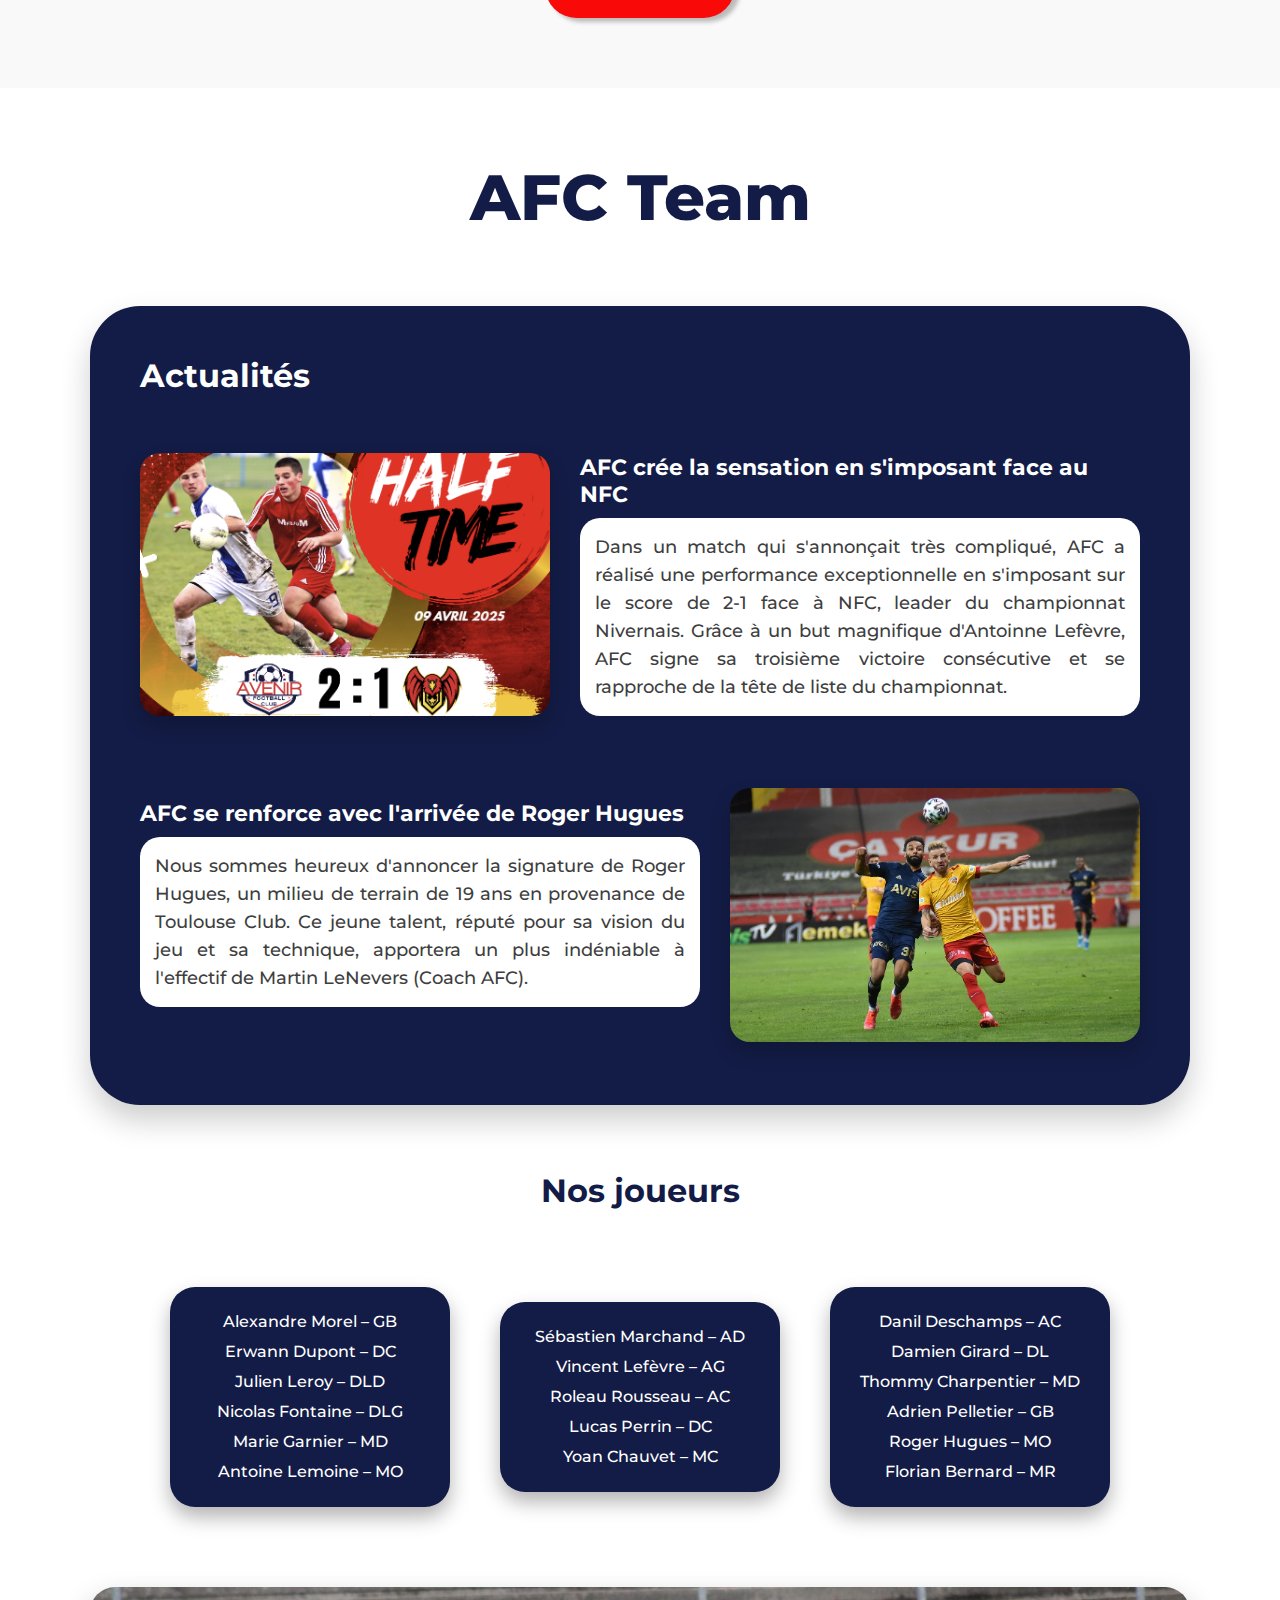
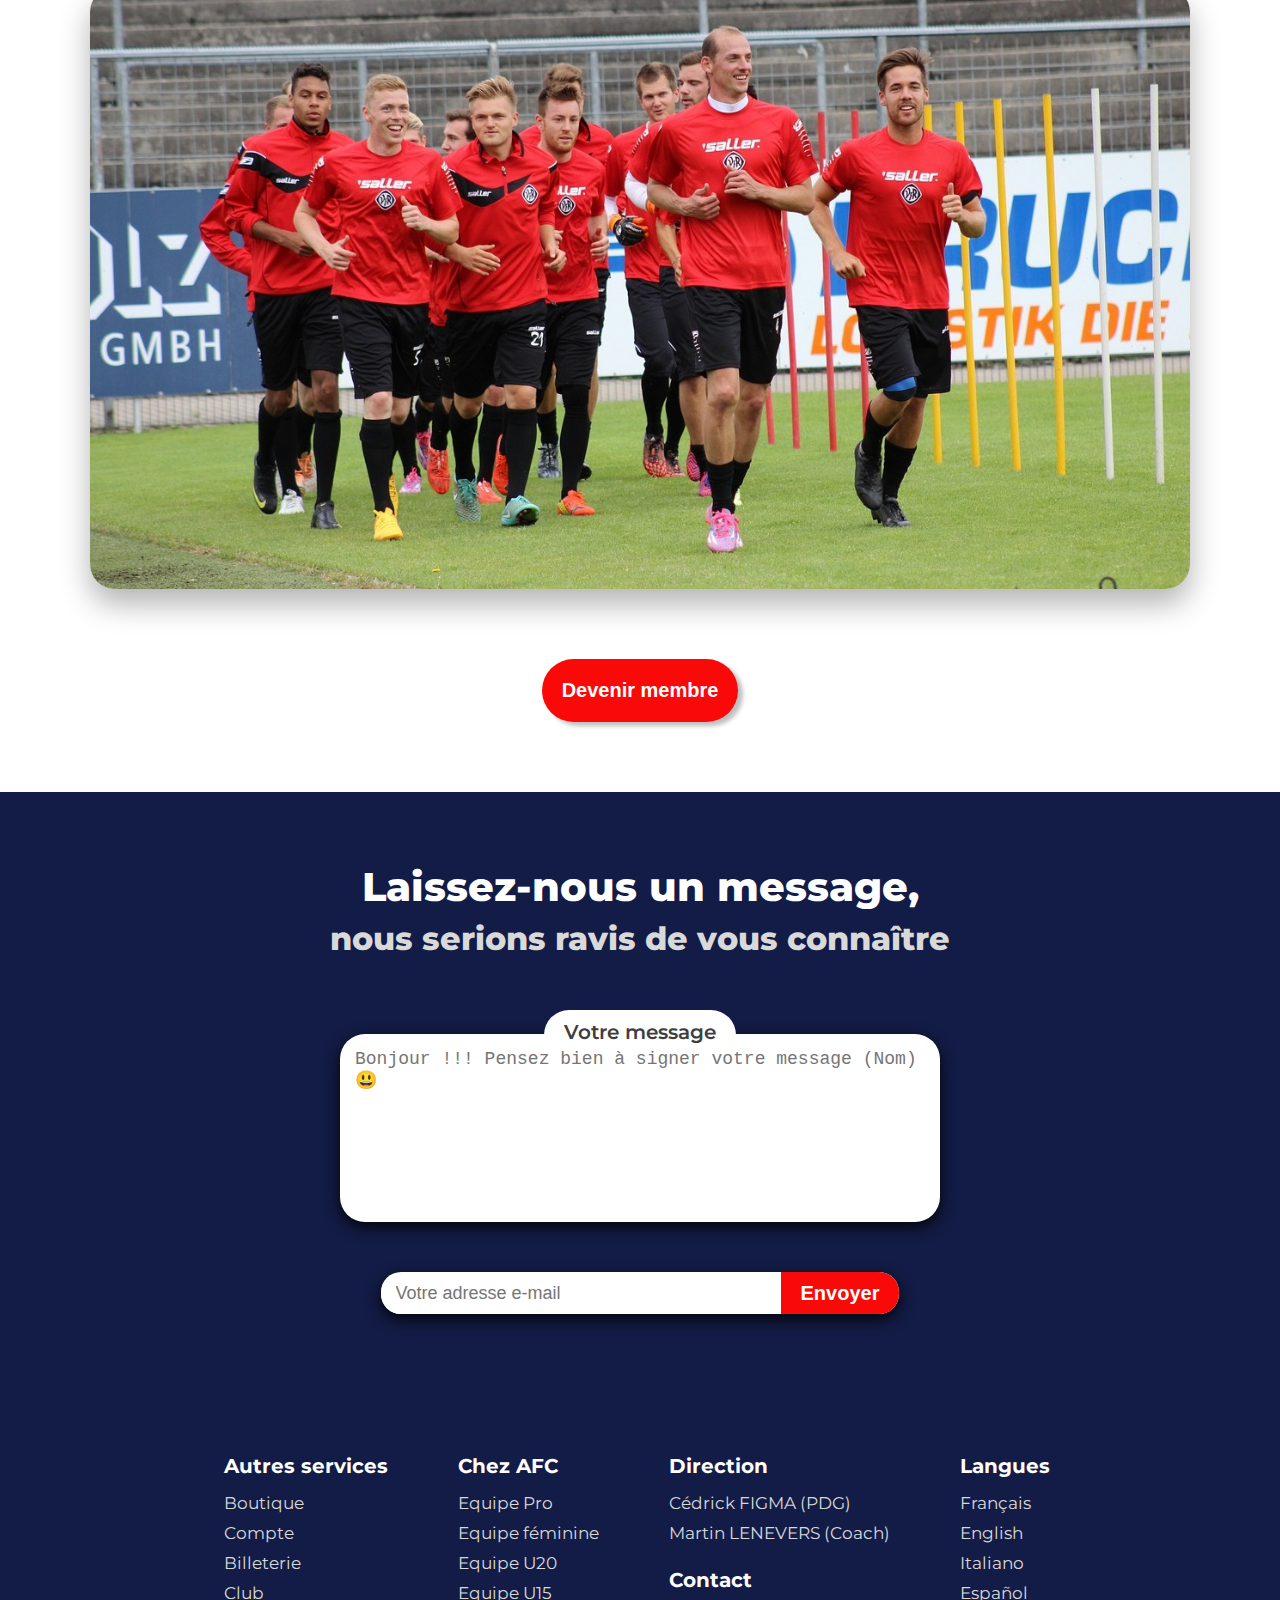
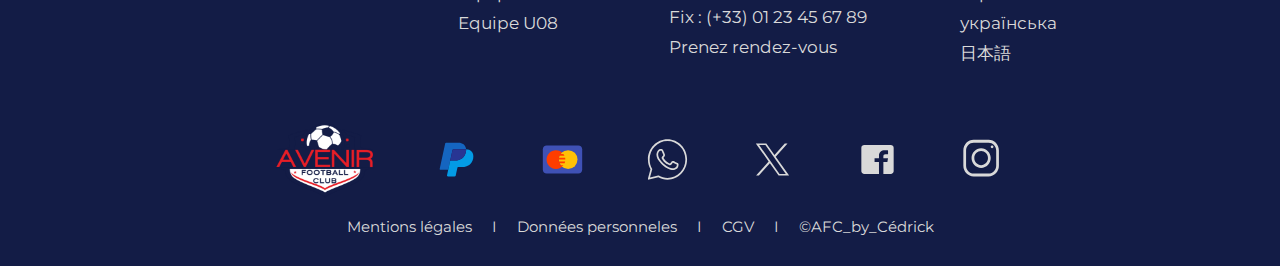
==== commit 3365ea4d: "scrolling text was set on top" ====
--- a/index.html
+++ b/index.html
@@ -4,7 +4,7 @@
     <meta charset="UTF-8">
     <meta name="viewport" content="width=device-width, initial-scale=1.0">
     <title>Avenir Football Club</title>
-    <link rel="stylesheet" href="styles.css">
+    <link rel="stylesheet" href="css/styles.css">
     <link href="https://fonts.googleapis.com/css2?family=Montserrat:wght@400;500;600;700;800&display=swap" rel="stylesheet">
 </head>
 <body>
@@ -47,6 +47,11 @@
 
     <!--------Store section-------->
     <section id="store">
+        <div class="ride_text">
+            <div class="scrolling_text">🎁 Avantages Membres -10% sur tous vos achats...
+                🚚 Livraison Express sous 24h (gratuite) !!!
+            </div>
+        </div>
         <h5>Portez les couleurs de votre club, vibrez avec passion</h5>
         <h2>Explorez notre boutique</h2>
         <h4>Authenticité garantie</h4>
@@ -265,7 +270,7 @@
             <h3>Actualités</h3>
 
             <article class="news">
-                <figure>
+                <figure class="row_reverse">
                     <img title="Match AFC - NFC" src="img/news1_illustration.png" alt="Match AFC - NFC">
                     <figcaption class="news_content">
                         <h4>AFC crée la sensation en s'imposant face au NFC</h4>
@@ -399,13 +404,13 @@
         </div>
 
         <div class="footer_logo_links">
-            <a href="#"><img src="img/logo_AFC.png" alt="Social media"></a>
-            <a href="https://www.paypal.com/fr/home"><img title="Paypal" src="img/logo_paypal.svg" alt="Social media" class="social-icon"></a>
-            <a href="https://www.mastercard.fr/fr-fr.html"><img title="Mastercard" src="img/logo_mastercard.svg" alt="Social media" class="social-icon"></a>
-            <a href="https://www.whatsapp.com/?lang=fr_FR"><img title="Whatsapp" src="img/logo_whatsapp.svg" alt="Social media" class="social-icon"></a>
-            <a href="https://x.com/Accueil"><img title="TwitterX" src="img/logo_twitterx.svg" alt="Social media" class="social-icon"></a>
-            <a href="https://www.facebook.com/"><img title="Facebook" src="img/logo_facebook.svg" alt="Social media" class="social-icon"></a>
-            <a href="https://www.instagram.com/"><img title="Instagram" src="img/logo_instagram.svg" alt="Social media" class="social-icon"></a>
+            <a href="#"><img src="img/logo_AFC.png" alt="Footer logo"></a>
+            <a href="https://www.paypal.com/fr/home"><img title="Paypal" src="img/logo_paypal.svg" alt="Footer logo" class="social_logo"></a>
+            <a href="https://www.mastercard.fr/fr-fr.html"><img title="Mastercard" src="img/logo_mastercard.svg" alt="Footer logo" class="social_logo"></a>
+            <a href="https://www.whatsapp.com/?lang=fr_FR"><img title="Whatsapp" src="img/logo_whatsapp.svg" alt="Footer logo" class="social_logo"></a>
+            <a href="https://x.com/Accueil"><img title="TwitterX" src="img/logo_twitterx.svg" alt="Footer logo" class="social_logo"></a>
+            <a href="https://www.facebook.com/"><img title="Facebook" src="img/logo_facebook.svg" alt="Footer logo" class="social_logo"></a>
+            <a href="https://www.instagram.com/"><img title="Instagram" src="img/logo_instagram.svg" alt="Footer logo" class="social_logo"></a>
         </div>
 
         <p class="rights">Mentions légales &nbsp;&nbsp;&nbsp; I &nbsp;&nbsp;&nbsp; Données personneles &nbsp;&nbsp;&nbsp; I &nbsp;&nbsp;&nbsp; CGV &nbsp;&nbsp;&nbsp; I &nbsp;&nbsp;&nbsp; ©AFC_by_Cédrick</p>
--- a/css/styles.css
+++ b/css/styles.css
@@ -0,0 +1,1278 @@
+
+    * {
+        margin: 0;
+        padding: 0;
+        box-sizing: border-box;
+    }
+  
+    body {
+        display: 100vh;
+        font-family: Montserrat, -apple-system, Roboto, Helvetica, sans-serif;
+        background-color: #fff;
+        padding-top: 20px; /* .........Space for fixed header...... */
+    }
+  
+
+  
+    /* ........Animation keyframes........... */
+    @keyframes hoverEffect {
+        0% { transform: scale(1); }
+        50% { transform: scale(1.05); }
+        100% { transform: scale(1); }
+    }
+
+    
+    /* ............Single hover animation for interactive elements........ */
+    button:hover,
+    .brand:hover,
+    .store_button:hover,
+    .join_us_button:hover,
+    .discount_button:hover,
+    .view_button:hover,
+    .contact_button:hover,
+    .member_button:hover,
+    .send_button:hover,
+    .social_logo:hover {
+        animation: hoverEffect 0.6s ease;
+        box-shadow: 0 15px 30px rgba(0, 0, 0, 0.2);
+    }
+    
+    /* ....header, margin and shadow-effet...... */
+    header {
+        background-color: #fff;
+        display: flex;
+        width: 100%;
+        padding: 0 6%;
+        font-size: 18px;
+        font-weight: 600;
+        justify-content: space-between;
+        position: fixed;
+        top: 0;
+        left: 0;
+        z-index: 1000;
+        box-shadow: 0 2px 10px rgba(0, 0, 0, 0.1);
+    }
+    
+    .header_afc_logo {
+        height: 70px;
+        width: 90px;
+        margin: auto 0;
+    }
+    
+    
+    /* .....header store button........ */
+    .store_button {
+        border-radius: 25px;
+        background-color: #fa0909;
+        box-shadow: 5px 4px 4px rgba(0, 0, 0, 0.25);
+        margin: auto 0;
+        padding: 12px 20px;
+        color: #fff;
+        white-space: nowrap;
+        text-decoration: none;
+        text-align: center;
+        transition: transform 0.3s ease;
+    }
+    
+    .store_button:hover {
+        transform: translateY(-3px);
+        box-shadow: 5px 7px 7px rgba(0, 0, 0, 0.3);
+    }
+    
+    /* ....navigation menu...... */
+    nav {
+        display: flex;
+        margin: auto 0;
+        height: 50px;
+        gap: 30px;
+        flex-wrap: wrap;
+
+    }
+
+    nav ul {
+        display: flex;
+        margin: auto 0;
+        align-items: center;
+        gap: 30px;
+        color: #131c46;
+        list-style: none;
+    }
+    
+    .nav_link {
+        text-decoration: none;
+        color: inherit;
+        position: relative;
+        transition: color 0.3s ease;
+    }
+    
+    /* .......navigation menu red text and red underline animation......... */
+    .nav_link:hover {
+        color: #fa0909;
+    }
+    
+    .nav_link::after {
+        content: '';
+        position: absolute;
+        width: 0;
+        height: 2px;
+        bottom: -5px;
+        left: 0;
+        background-color: #fa0909;
+        transition: width 0.3s ease;
+    }
+    
+    .nav_link:hover::after {
+        width: 100%;
+    }
+    
+    .cart_logo {
+        aspect-ratio: 0.81;
+        object-fit: contain;
+        width: 38px;
+    }
+    
+    /* .............afc about section............... */
+    
+    /* .......afc background... */
+    #afc_about {
+        background: url("../img/background_section_intro.jpg") no-repeat;
+        background-size: cover;
+        position: relative;
+        padding: 120px 6%;
+
+    }
+    
+    /* ....afc container..... */
+    .intro_afc { 
+        display: flex;
+        flex-wrap: wrap;
+        justify-content: space-between;
+    }
+
+    .intro_afc h1 {
+        color: #fff;
+        font-size: 120px;
+        font-weight: 800;
+        width: 480px;
+    }
+    
+
+
+    .intro_afc article{
+        font-size: 18px;
+        color: #131c46;
+        font-weight: 600;
+        text-align: center;
+        line-height: 30px;
+        width: 520px;
+        z-index: 1;
+    }
+    
+    .intro_afc p{
+        position: relative;
+        display: flex;
+        justify-content: center;
+        width: 520px;
+        margin-top: 70px;
+        padding: 8px;
+    }
+
+    .intro_afc p:first-child{
+        margin-top: 30px;
+    }
+
+
+    /* ....background text intro afc.... */
+    
+    .intro_afc p:nth-child(1)::before {    
+        content: "";
+        position: absolute;
+        width: 100%;
+        height: 180px;
+        top: -1px; 
+        z-index: -1;  
+        background: url('../img/illustration_intro_detail1.svg') no-repeat;
+        background-size: contain;
+    }
+
+    .intro_afc p:nth-child(2)::before {    
+        content: "";
+        position: absolute;
+        width: 115%;
+        height: 220px;   
+        bottom: -40px;
+        z-index: -1;
+        background: url('../img/illustration_intro_detail2.svg') no-repeat;
+        background-size: contain;
+    }
+
+
+    .intro_afc p:nth-child(3)::before {    
+        content: "";
+        position: absolute;
+        width: 105%;
+        height: 210px;   
+        bottom: -40px;
+        z-index: -1;
+        background: url('../img/illustration_intro_detail3.svg') no-repeat;
+        background-size: contain;
+    }  
+
+    /* .......intro afc section button with animation........ */
+    .join_us_button {
+        border-radius: 50px;
+        background-color: #fa0909;
+        box-shadow: 5px 4px 4px rgba(0, 0, 0, 0.25);
+        margin-top: -25px;
+        padding: 20px;
+        font-size: 20px;
+        color: #fff;
+        font-weight: 600;
+        white-space: nowrap;
+        text-decoration: none;
+        text-align: center;
+        border: 0px;
+        transition: transform 0.3s;
+    }
+    
+    .join_us_button:hover {
+        transform: translateY(-3px);
+        box-shadow: 5px 7px 7px rgba(0, 0, 0, 0.3);
+    }
+        
+
+    /* ................Store section............. */
+
+    #store {
+        max-width: 1200px;
+        padding: 120px 0 70px;
+        margin: auto;
+        align-items: center;
+        text-align: center;
+        
+    }
+
+    /* ..........head scrolling text.......... */
+    .scrolling_text {
+        white-space: nowrap;
+        position: absolute;
+        width: 100%; 
+        font-size: 24px;
+        font-weight: bold;
+        color: #131c46;
+        animation: scroll-left 25s linear infinite;
+    }
+
+        @keyframes scroll-left {
+        0% {
+            transform: translateX(100%);
+        }
+        100% {
+            transform: translateX(-100%);
+        }
+    }
+
+    .ride_text {
+        overflow: hidden;
+        position: relative;
+        width: 100%;
+        height: 50px;
+    }
+
+
+    
+
+    #store h5 {
+        color: #3E3E3E;
+        font-size: 20px;
+        font-weight: 700;
+    }
+    
+    #store h2 {
+        color: #131c46;
+        font-size: 64px;
+        font-weight: 800;
+        margin-top: 25px;
+    }
+    
+    #store h4 {
+        color: #3E3E3E;
+        font-size: 24px;
+        font-weight: 800;
+        text-align: center;
+        margin-top: 25px;
+    }
+    
+    /* ......products container......... */
+    .box_products {
+        display: flex;
+        flex-wrap: wrap;
+        justify-content: center;
+        gap: 45px;
+        margin-top: 100px;
+    }
+    
+    .product_card {
+        border-radius: 20px;
+        background-color: #fff;
+        display: flex;
+        margin: auto 0;
+        height: 100%;
+        padding: 10px 0;
+        flex-direction: column;
+        width: 240px;
+        cursor: pointer;
+        
+    }
+
+    /* ......product card animation......... */
+    .product_card:hover {
+        transform: translateY(-15px);
+        box-shadow: 0 10px 20px rgba(0, 0, 0, 0.1);
+        
+    }
+    
+    .product_card img {
+        margin: auto;
+        width: 200px;
+    }
+    
+    .product_name {
+        color: #131c46;
+        font-weight: 600;
+        font-size: 16px;
+        padding-top: 10px;
+    }
+    
+    .product_price {
+        color: #3E3E3E;
+        font-weight: 700;
+        padding: 10px;
+    }
+    
+    /* ......product card add to cart button with animation....... */
+    .add_to_cart_button {
+        align-self: center;
+        border-radius: 25px;
+        background-color: #131c46;
+        box-shadow: 5px 4px 4px rgba(0, 0, 0, 0.25);
+        padding: 10px 20px;
+        font-size: 18px;
+        color: #fff;
+        border: none;
+        cursor: pointer;
+        transition: background-color 0.3s ease, transform 0.3s ease;
+    }
+    
+    .add_to_cart_button:hover {
+        background-color: #fa0909;
+        transform: scale(1.05);
+    }
+    
+    /*............brands collections.............*/
+    .brands_collections {
+        position: relative;
+        display: flex;
+        width: 100%;
+        padding: 80px 20px;
+        margin-top: 50px;
+        gap: 65px;
+        flex-wrap: wrap;
+        justify-content: center;
+    }
+
+    /* .......background brands collections....... */
+    .brands_collections::before {
+        content: "";
+        position: absolute;
+        width: 100%;
+        height: 100%;
+        top: 30px;
+        right: 0;
+        bottom: 0;
+        z-index: 0;
+        background: url("../img/store_collection_background.png") no-repeat;
+        background-size: contain;
+        opacity: 40%;
+    }
+    
+    
+    .brands_collections h3 {
+        color: #131c46;
+        font-size: 40px;
+        font-weight: 900;
+        text-align: center;
+        z-index: 1;
+    }
+    
+    /* ........discount banner.......... */
+    .discount_brands_collections {
+        border-radius: 25px;
+        background-color: rgba(19, 28, 70, 0.95);
+        z-index: 1;
+        display: flex;
+        min-height: 360px;
+        max-width: 1100px;
+        padding: 0 3%;
+        justify-content: space-between;
+        flex-wrap: wrap;
+        width: 100%;
+
+    }
+    
+    .discount_brands_collections:hover {
+        transform: translateY(-5px);
+    }
+    
+    .discount_brands_collections figure {
+        margin:auto 0;
+        text-align: left;
+        width: 340px;
+        gap: 60px;
+    }
+    
+    .discount_text {
+        font-size: 22px;
+        font-weight: 600;
+        color: #fff;
+        margin-bottom: 30px;
+    }
+    
+    .discount_button {
+        border-radius: 25px;
+        background-color: #fa0909;
+        box-shadow: 5px 4px 4px rgba(0, 0, 0, 0.25);
+        padding: 12px 20px;
+        font-size: 18px;
+        font-weight: 600;
+        text-decoration: none;
+        border: 0px;
+        cursor: pointer;
+        color: #fff;
+        transition: transform 0.3s ease;
+    }
+    
+    .discount_button:hover {
+        transform: translateY(-3px);
+        box-shadow: 5px 7px 7px rgba(0, 0, 0, 0.3);
+    }
+    
+    .discount_brands_collections img {
+        object-fit: contain;
+        object-position: right;
+        width: 340px;
+        min-width: 240px;
+        margin: auto 0;
+    }
+    
+    /* .........brands container........... */
+    .box_brands {
+        z-index: 1;
+        display: flex;
+        min-width: 240px;
+        max-width: 1100px;
+        align-items: center;
+        justify-content: center;
+        gap: 60px;
+        flex-wrap: wrap;
+        width: 1100px;
+    }
+
+    /* ......brand card......... */
+    .brand {
+        border-radius: 25px;
+        position: relative;
+        display: flex;
+        flex-direction: column;
+        align-items: center;
+        gap: 170px;
+        padding: 20px;
+        width: 320px;
+        height: 280px;
+        cursor: pointer;
+    }
+
+    /* .....brand animation...... */
+    .brand:hover {
+        transform: translateY(-10px);
+    }
+    
+    /* ......brand background with animation......... */
+
+    .brand:nth-child(1)::before {
+        background: url("../img/nike.jpg") no-repeat;
+    }
+
+    .brand:nth-child(2)::before {
+        background: url("../img/adidas.jpg") no-repeat;
+    }
+
+    .brand:nth-child(3)::before {
+        background: url("../img/puma.jpg") no-repeat;
+    }
+
+    .brand::before {
+        content: "";
+        position: absolute;
+        width: 320px;
+        height: 280px;
+        border-radius: 25px;
+        right: 0;
+        bottom: 0;
+        z-index: 0;
+        overflow: hidden;
+        animation: transform ease 3s;
+    }
+
+    .brand::before:hover {
+        transform: scale(1.2);
+    }
+
+    
+    .brand-name {
+        color: #3E3E3E;
+        font-size: 20px;
+        font-weight: 700;
+        text-align: center;
+        z-index: 0;
+    }
+    
+    /* ........view button on brand card......... */
+    .view_button {
+        align-items: center;
+        border-radius: 25px;
+        background-color: #131c46;
+        box-shadow: 5px 4px 4px rgba(0, 0, 0, 0.25);
+        z-index: 1;
+        padding: 15px 20px;
+        font-size: 18px;
+        font-weight: 600;
+        text-decoration: none;
+        color: #fff;
+        transition: background-color 0.3s ease;
+    }
+    
+    .view_button:hover {
+        background-color: #fa0909;
+    }
+    
+    /* ...........customer_reviews container.........*/
+    .customer_reviews {
+        text-align: left;
+        margin-top: 40px;
+        padding-left: 5%;
+    }
+    
+    .customer_reviews h3 {
+        color: #131c46;
+        font-size: 30px;
+        font-weight: 700;
+        line-height: 30px;
+    }
+    
+    .review figure {
+        display: flex;
+        margin-top: 25px;
+        gap: 10px;
+    }
+    
+    .review_content {
+        width: 400px;
+    }
+    
+    .review_content p:nth-child(1) {
+        color: #000;
+        font-size: 20px;
+        font-weight: 700;
+    }
+    
+    .review_content p:nth-child(2) {
+        font-size: 12px;
+        font-weight: 700;
+        color: #3E3E3E;
+        margin-top: 10px;
+    }
+    
+    .review_content p:nth-child(3) {
+        font-size: 14px;
+        font-weight: 500;
+        color: #3E3E3E;
+        line-height: 25px;
+        margin-top: 10px;
+    }
+    
+    .review img {
+        width: 120px;
+        border-radius: 15px;
+        box-shadow: 3px 3px 4px rgba(0, 0, 0, 0.25);
+    }
+    
+    /* .........Services section......... */
+    #services {
+        width: 100%;
+        padding: 70px 0;
+        align-items: center;
+        background-color: #f9f9f9;
+    }
+
+    #services h2 {
+        color: #131c46;
+        text-align: center;
+        font-size: 64px;
+        font-weight: 800;
+    }
+
+    .service {
+        display: flex;
+        flex-direction: column;
+        align-items: center;
+    }
+
+    /* .....service card......... */
+    .service figure{
+        display: flex;
+        margin-top: 70px;
+        width: 100%;
+        max-width: 900px;
+        justify-content: space-between;
+        flex-wrap: wrap;
+    }
+    
+    .service_content {
+        width: 500px;
+        align-items: center;
+        margin: auto 0;
+    }
+    
+    .service_content h4 {
+        color: #131c46;
+        font-size: 24px;
+        font-weight: 700;
+    }
+    
+    .service_content p {
+        color: #3E3E3E;
+        font-size: 18px;
+        font-weight: 500;
+        line-height: 28px;
+        margin-top: 15px;
+    }
+    
+    .service img {
+        object-fit: fill;
+        width: 350px;
+        border-radius: 15px;
+        min-width: 240px;
+        cursor: pointer;
+        box-shadow: 0 10px 20px rgba(0, 0, 0, 0.1);
+        transition: transform 0.3s ease;
+    }
+    
+    .service img:hover {
+        transform: scale(2);
+    }
+
+    /* .....our services contact button ........... */
+    .contact_button {
+        border-radius: 50px;
+        background-color: #fa0909;
+        box-shadow: 5px 4px 4px rgba(0, 0, 0, 0.25);
+        margin-top: 80px;
+        padding: 20px;
+        font-size: 20px;
+        color: #fff;
+        font-weight: 600;
+        text-decoration: none;
+        border: 0px;
+        transition: transform 0.3s ease;
+    }
+    
+    .contact_button:hover {
+        transform: translateY(-3px);
+        box-shadow: 5px 7px 7px rgba(0, 0, 0, 0.3);
+    }
+    
+    /* ......................Team section................... */
+    #team {
+        display: flex;
+        margin: auto;
+        width: 100%;
+        max-width: 1100px;
+        padding: 70px 0;
+        flex-direction: column;
+        align-items: center;
+        justify-content: center;
+    }
+    
+    #team h2 {
+        color: #131c46;
+        text-align: center;
+        font-size: 64px;
+        font-weight: 800;
+        align-self: stretch;
+    }
+    
+    /* ........news container........... */
+    .box_news {
+        border-radius: 50px;
+        background-color: #131c46;
+        margin-top: 70px;
+        width: 100%;
+        padding: 50px;
+        box-shadow: 0 15px 30px rgba(0, 0, 0, 0.2);
+        transition: transform 0.3s ease;
+    }
+    
+    .box_news:hover {
+        transform: translateY(-5px);
+    }
+    
+    .box_news h3 {
+        color: #fff;
+        font-size: 32px;
+        font-weight: 700;
+    }
+    
+    /* .......news card......... */
+    .news figure{
+        display: flex;
+        margin-top: 50px;
+        min-height: 280px;
+        width: 100%;
+        align-items: center;
+        justify-content: space-between;
+        flex-wrap: wrap;
+    }
+    
+    .news img {
+        object-fit: contain;
+        width: 410px;
+        border-radius: 20px;
+        min-width: 240px;
+        margin: auto 0;
+        box-shadow: 0 10px 20px rgba(0, 0, 0, 0.2);
+        transition: transform 0.3s ease;
+    }
+    
+    .news img:hover {
+        transform: scale(2);
+    }
+    
+    .news_content {
+        min-width: 240px;
+        margin: auto 0;
+        min-height: 230px;
+        width: 560px;
+    }
+    
+    .news_content h4 {
+        color: #fff;
+        font-size: 22px;
+        font-weight: 700;
+    }
+    
+    .news_content p {
+        border-radius: 20px;
+        background-color: #fff;
+        margin-top: 10px;
+        padding: 15px;
+        font-size: 18px;
+        text-align: justify;
+        color: #3E3E3E;
+        font-weight: 500;
+        line-height: 28px;
+    }
+    
+    /* ........container players........... */
+    .box_players {
+        display: flex;
+        margin-top: 70px;
+        width: 100%;
+        flex-direction: column;
+        align-items: center;
+        justify-content: start;
+        animation: transform;
+    }
+
+    
+    .box_players h3 {
+        color: #131c46;
+        text-align: center;
+        font-size: 32px;
+        font-weight: 700;
+        line-height: 1;
+    }
+    
+    /* .......players list.......... */
+    .players {
+        display: flex;
+        flex-wrap: wrap;
+        border-radius: 25px;
+        margin-top: 60px;
+        gap: 50px;
+        max-width: 1100px;
+        justify-content: space-between;
+        align-items: center;
+    }
+    
+    .players figure:hover {
+        transform: translateY(-15px);
+    }
+    
+    .players figure {
+        border-radius: 25px;
+        background-color: #131c46;
+        padding: 20px;
+        font-size: 16px;
+        color: #fff;
+        font-weight: 500;
+        text-align: center;
+        line-height: 30px;
+        width: 280px;
+        margin: 20px auto;
+        box-shadow: 0 10px 20px rgba(0, 0, 0, 0.3);
+    }
+    
+    .box_players img {
+        object-fit: contain;
+        width: 100%;
+        border-radius: 25px;
+        margin-top: 60px;
+        box-shadow: 0 15px 30px rgba(0, 0, 0, 0.3);
+    }
+    
+    /* .......team's member button....... */
+    .member_button {
+        border-radius: 50px;
+        background-color: #fa0909;
+        box-shadow: 5px 4px 4px rgba(0, 0, 0, 0.25);
+        margin-top: 70px;
+        min-height: 58px;
+        padding: 20px;
+        font-size: 20px;
+        color: #fff;
+        font-weight: 600;
+        text-decoration: none;
+        border: 0px;
+        text-align: center;
+        transition: transform 0.3s ease;
+    }
+    
+    .member_button:hover {
+        transform: translateY(-3px);
+        box-shadow: 5px 7px 7px rgba(0, 0, 0, 0.3);
+    }
+    
+    /* .................Contact section................ */
+    #contact {
+        background-color: #131c46;
+        position: relative;
+        z-index: 10;
+        display: flex;
+        width: 100%;
+        padding: 70px 0;
+        flex-direction: column;
+    }
+    
+    #contact h2 {
+        color: #fff;
+        font-size: 40px;
+        font-weight: 800;
+        text-align: center;
+        z-index: 1;
+    }
+
+    #contact h2 span {
+        font-size: 32px;
+        color: #d9d9d9;
+    }
+    
+    .message {
+        border-radius: 0 0 0 0;
+        align-self: center;
+        z-index: 1;
+        display: flex;
+        margin-top: 50px;
+        width: 600px;
+        max-width: 100%;
+        flex-direction: column;
+        align-items: stretch;
+        font-size: 20px;
+        color: #3f3e3e;
+        font-weight: 600;
+        text-align: center;
+
+    }
+    
+    .message label {
+        align-self: center;
+        border-radius: 25px 25px 0 0;
+        background-color: #fff;
+        z-index: 10;
+        padding: 10px 20px 0;
+        margin-bottom: -10px;
+    }
+    
+    .message textarea {
+        border-radius: 25px;
+        background-color: #fff;
+        font-size: 18px;
+        height: 188px;
+        border: none;
+        resize: none;
+        padding: 15px;
+        box-shadow: 0 5px 15px rgba(0, 0, 0, 0.9);
+    }
+
+    .message:hover {
+        transform: scale(1.5);
+    }
+    
+    .email {
+        border-radius: 20px;
+        background-color: #fff;
+        align-self: center;
+        z-index: 1;
+        display: flex;
+        margin-top: 50px;
+        min-height: 42px;
+        align-items: center;
+        flex-wrap: wrap;
+        box-shadow: 0 5px 15px rgba(0, 0, 0, 0.9);
+    }
+    
+    .email input {
+        border-radius: 20px 0 0 20px;
+        color: #3f3e3e;
+        font-size: 18px;
+        font-weight: 400;
+        margin: auto 0;
+        width: 400px;
+        padding: 10px 15px;
+        border: none;
+        background-color: #fff
+    }
+    
+    /* ........contact send button......... */
+    .send_button {
+        border-radius: 0 20px 20px 0;
+        background-color: #fa0909;
+        margin: auto 0;
+        min-height: 42px;
+        padding: 9px 20px;
+        font-size: 20px;
+        color: #fff;
+        font-weight: 700;
+        border: none;
+        cursor: pointer;
+        transition: background-color 0.3s ease;
+    }
+    
+    .send_button:hover {
+        background-color: #d50808;
+    }
+    
+
+    /* ......................Footer......................*/
+    footer {
+        background-color: #131c46;
+        display: flex;
+        min-height: 464px;
+        width: 100%;
+        padding: 70px 0 30px;
+        align-items: center;
+        gap: 30px;
+        justify-content: center;
+        flex-direction: column;
+    }
+    
+    .footer_menu {
+        display: flex;
+        align-items: start;
+        gap: 70px;
+        justify-content: center;
+        flex-direction: row;
+        width: 920px;
+    }
+    
+
+    
+    .footer_menu h3 {
+        color: #fff;
+        font-size: 20px;
+        font-weight: 700;
+        text-align: start;
+    }
+    
+    .footer_links {
+        list-style: none;
+        color: #d9d9d9;
+        font-size: 17px;
+        font-weight: 400;
+        line-height: 30px;
+        margin-top: 10px;
+    }
+    
+    .footer_links a {
+        color: inherit;
+        text-decoration: none;
+        transition: color 0.3s ease;
+    }
+    
+    .footer_links a:hover {
+        color: #fa0909;
+    }
+    
+    .footer_text {
+        color: #d9d9d9;
+        font-size: 17px;
+        font-weight: 400;
+        line-height: 30px;
+        margin-top: 10px;
+    }
+    
+    .footer_text a {
+        color: inherit;
+        text-decoration: none;
+        transition: color 0.3s ease;
+    }
+    
+    .footer_text a:hover{
+        color: #fa0909;
+    }
+
+    /* .....space between contact and staff...... */
+    .footer_menu figure {
+        margin-bottom: 20px;
+    }
+    
+    .footer_logo_links {
+        display: flex;
+        height: 75px;
+        min-width: 240px;
+        align-items: center;
+        gap: 60px;
+        justify-content: center;
+        flex-wrap: wrap;
+    }
+    
+    .social_logo {
+        max-width: 45px;
+        max-height: 45px;
+        color: #d9d9d9;
+        object-position: center;
+        margin: auto 0;
+        flex-shrink: 0;
+        transition: transform 0.3s ease;
+    }
+
+    .footer_logo_links img {
+        height: 95px;
+        width: 100px;
+    }
+    
+    .social_logo:hover {
+        transform: scale(1.2);
+    }
+    
+    .rights {
+        color: #d9d9d9;
+        font-size: 15px;
+        font-weight: 400;
+        text-align: center;
+        cursor: pointer;
+    }
+
+    /* ................Tablet display.................... */
+
+    @media (max-width: 1024px) {
+        
+        /* .............afc about section............... */
+        
+        /* .......afc background... */
+        #afc_about {
+            padding: 80px 6%;
+
+        }
+
+        .intro_afc h1 {
+            font-size: 90px;
+            width: 380px;
+        }
+        
+
+
+        .intro_afc article{
+            font-size: 16px;
+            width: 460px;
+        }
+        
+        .intro_afc p{
+            width: 460px;
+            margin-top: 30px;
+            padding: 3px;
+        }
+
+
+        /* ....background text intro afc.... */
+        .intro_afc p:nth-child(2)::before, .intro_afc p:nth-child(3)::before {    
+            bottom: -58px;
+        }  
+ 
+
+        /* ......................Team section................... */
+        #team {
+            display: flex;
+            margin: auto;
+            width: 100%;
+            max-width: 900px;
+            padding: 70px 0;
+            flex-direction: column;
+            align-items: center;
+            justify-content: center;
+        }
+        
+        #team h2 {
+            color: #131c46;
+            text-align: center;
+            font-size: 64px;
+            font-weight: 800;
+            align-self: stretch;
+        }
+        
+        /* ........news container........... */
+        .box_news {
+            padding: 20px;
+        }
+        
+        
+        .box_news h3 {
+            font-size: 32px;
+        }
+        
+        /* .......news card......... */
+        .news figure{
+            margin-top: 20px;
+        }
+        
+        .news img {
+            width: 340px;
+        }
+        
+        .news_content {
+            width: 500px;
+        }
+        
+        .news_content h4 {
+            font-size: 19px;
+        }
+        
+        .news_content p {
+            margin-top: 10px;
+            padding: 10px;
+            font-size: 16px;
+        }
+
+    }
+
+
+
+    @media (max-width: 912px) {
+        
+        /* .............afc about section............... */
+        
+        /* .......afc background... */
+        #afc_about {
+            padding: 80px 6%;
+            text-align: center;
+            margin: auto;
+
+        }
+
+        .intro_afc h1 {
+            width: 100%;
+        }
+        
+        .intro_afc article{
+            margin: auto;
+        }
+        
+        /* .......intro afc section button with animation........ */
+        .join_us_button {
+            margin-top: 55px;
+        }
+
+            /*............brands collections.............*/
+        .brands_collections {
+            width: 90%;
+            margin:50px auto;
+        }
+
+        /* .........Services section......... */
+        #services {
+            padding: 50px 0;
+        }
+
+        /* .....service card......... */
+        .service figure{
+            max-width: 800px;
+        }
+        
+        .service_content {
+            width: 400px;
+        }
+        
+
+        /* ......................Team section................... */
+        #team {
+            max-width: 750px;
+            padding: 50px 0;
+
+        }
+        
+        
+        /* ........news container........... */
+        .box_news {
+            padding: 20px;
+        }
+        
+        /* .......news card......... */
+        .news figure{
+            margin-top: 40px;
+        }
+        
+        .news img {
+            width: 100%;
+            border-radius: 0 0 20px 20px;
+        }
+        
+        .row_reverse img {
+            order: 2;
+        }
+
+        .news_content {
+            width: 100%;
+        }
+        
+        .news_content p {
+            border-radius: 20px 20px 0 0;
+        }
+
+
+
+        /* ......................Footer......................*/ 
+        .footer_menu {
+            width: 700px;
+            gap: 30px;
+        }
+
+        .footer_text {
+            color: #d9d9d9;
+            font-size: 15px;
+            width: 196px;
+        }
+        
+
+    }
+
+    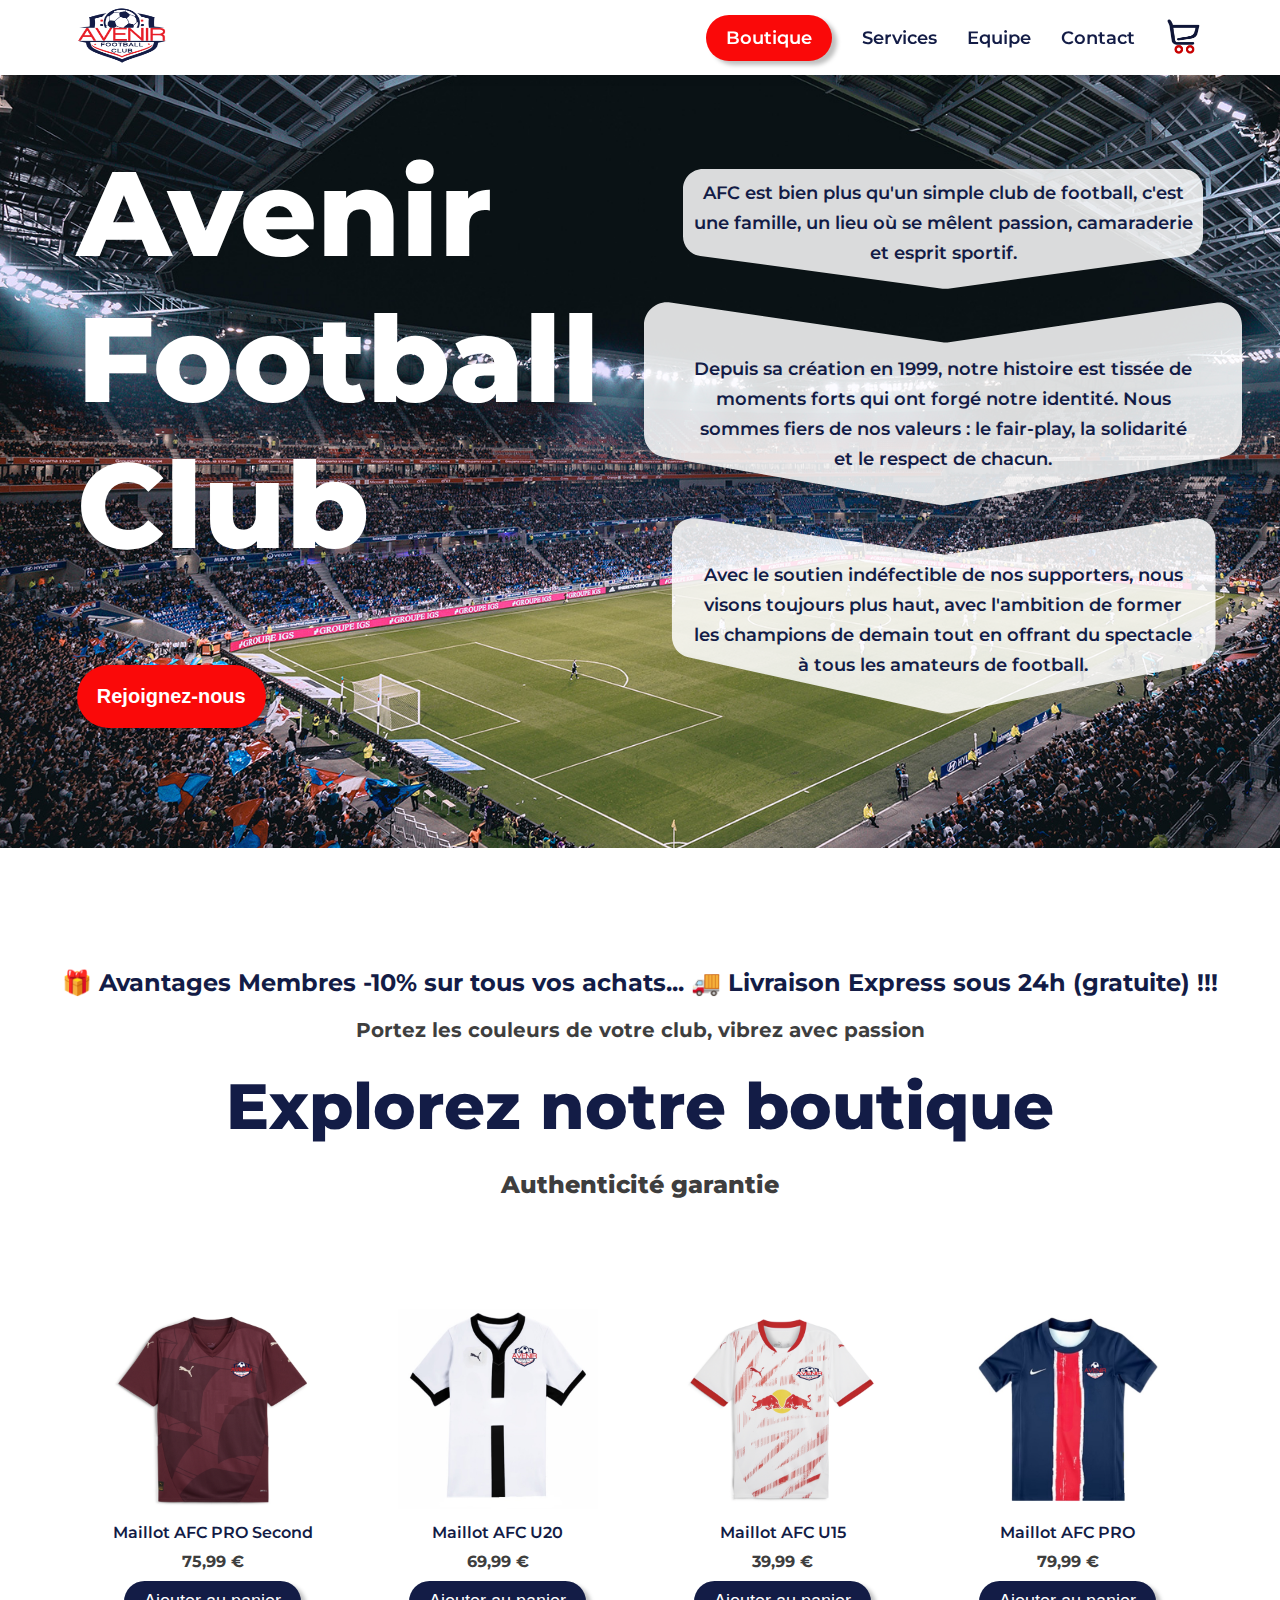
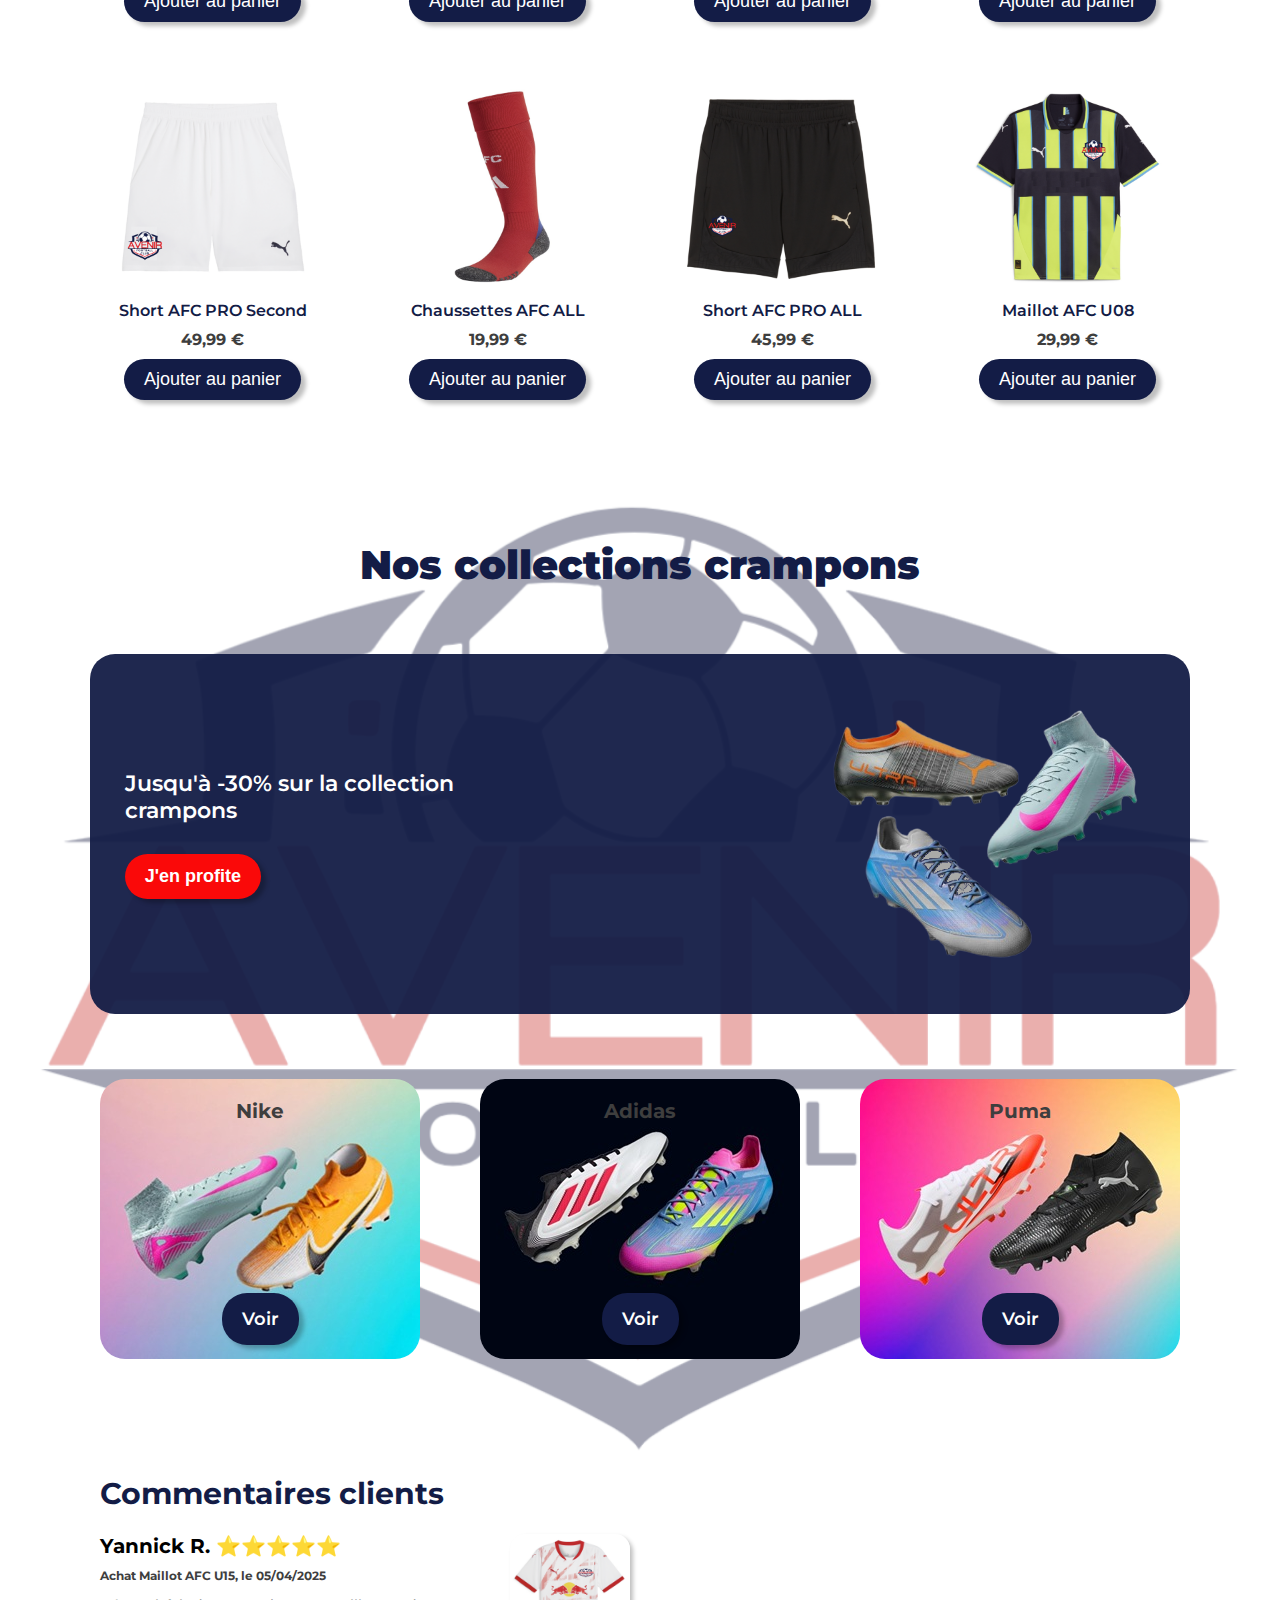
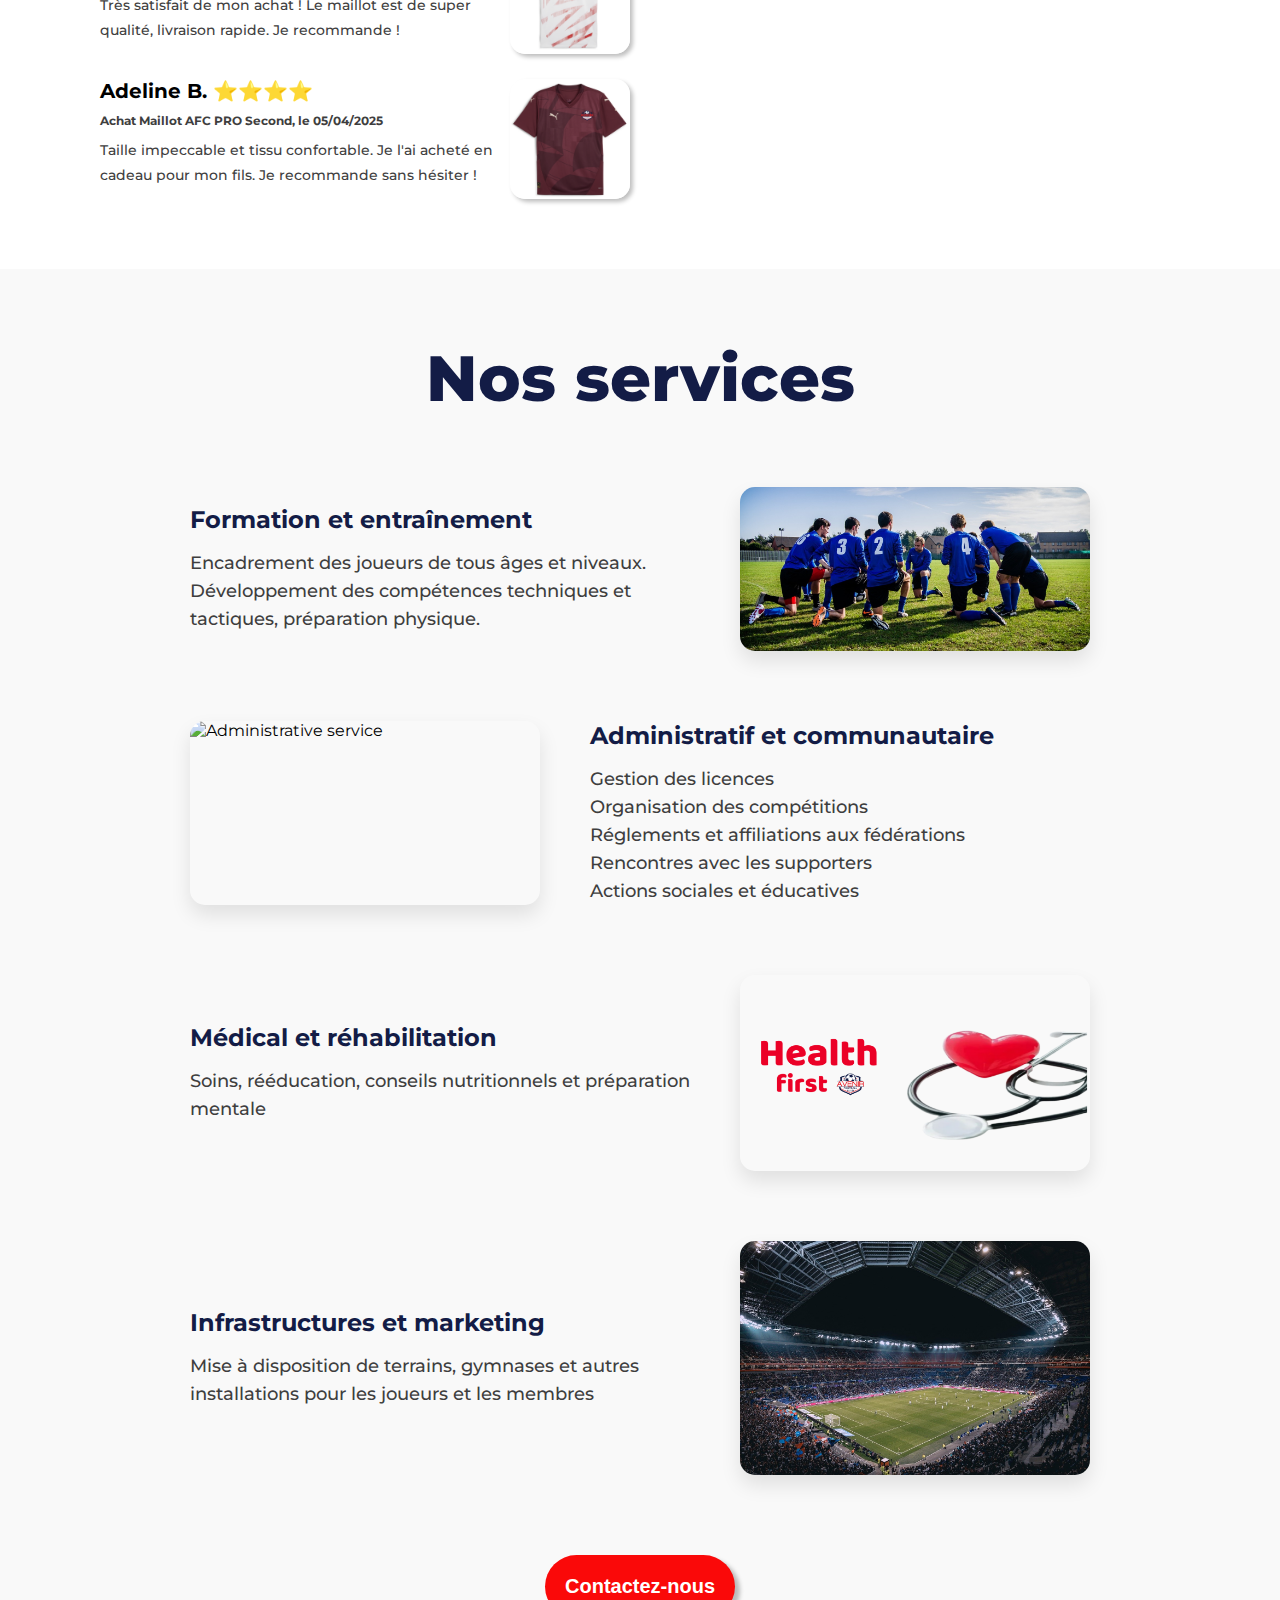
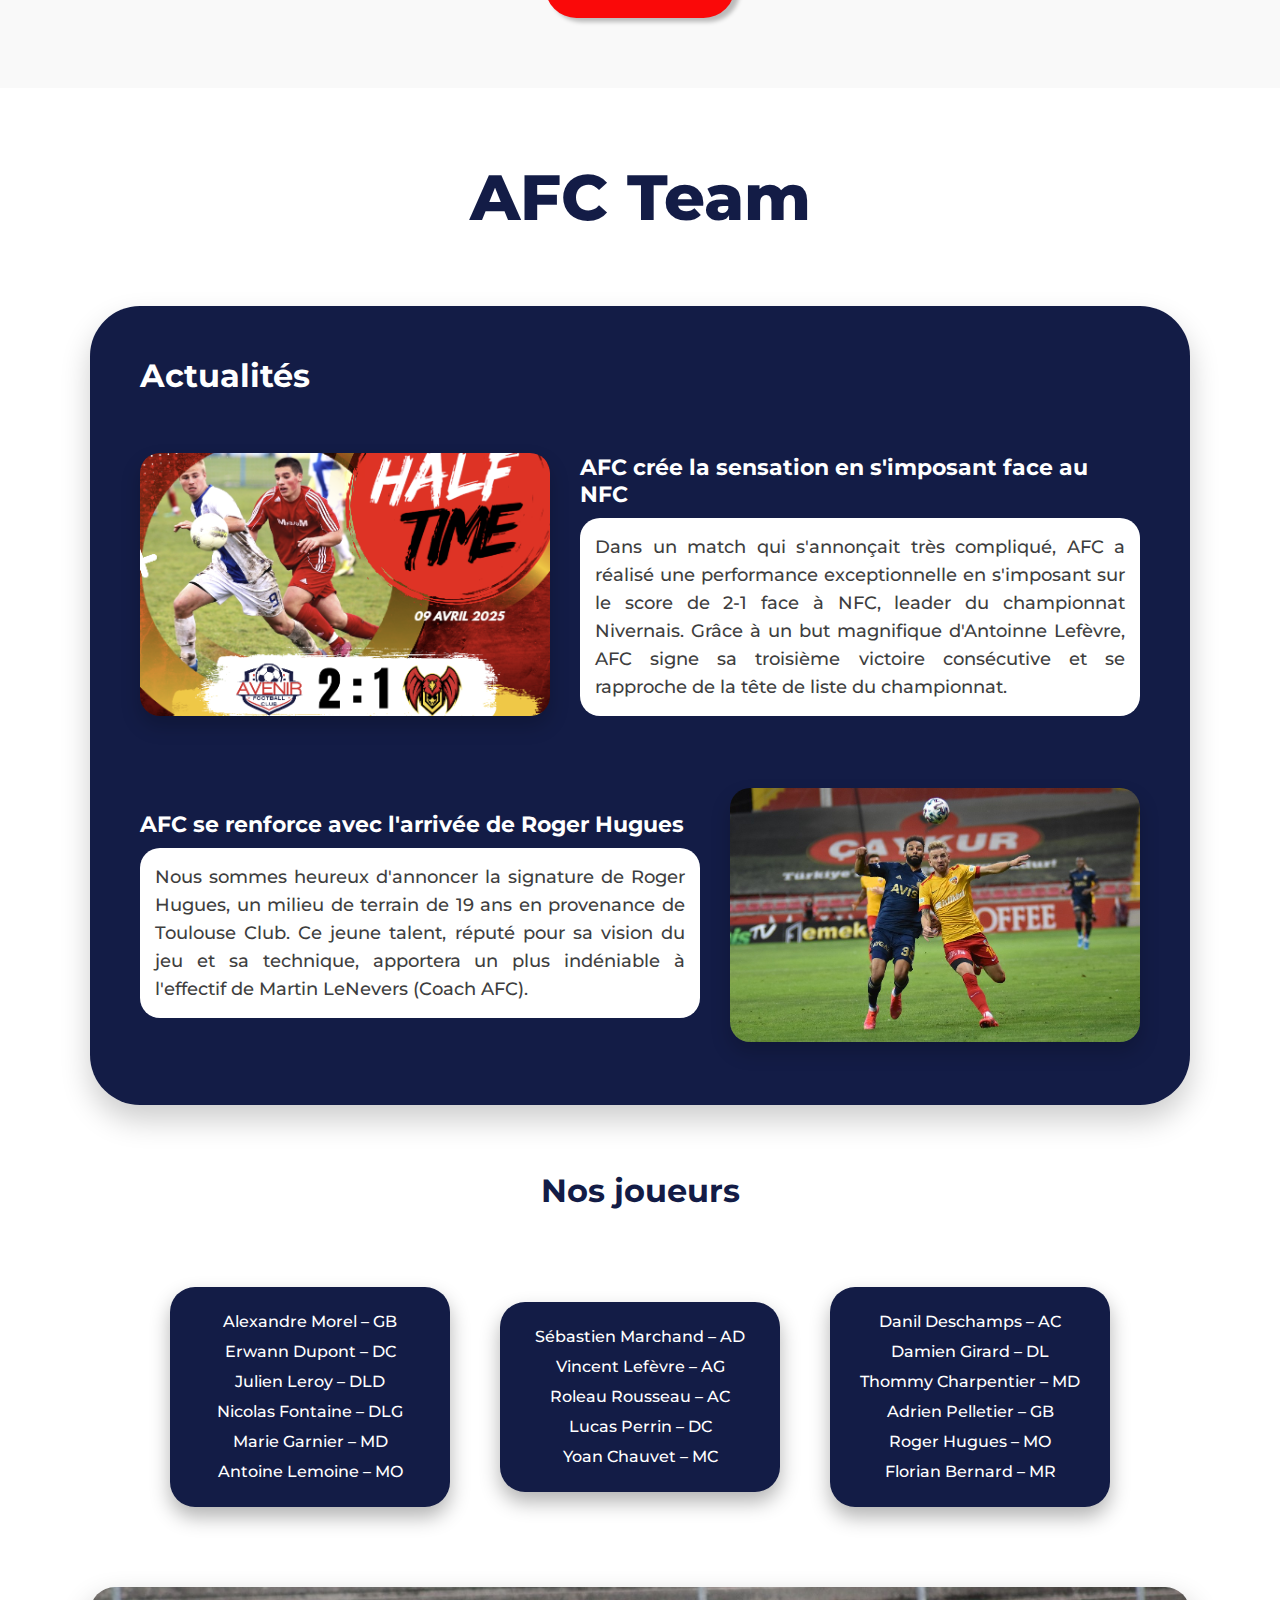
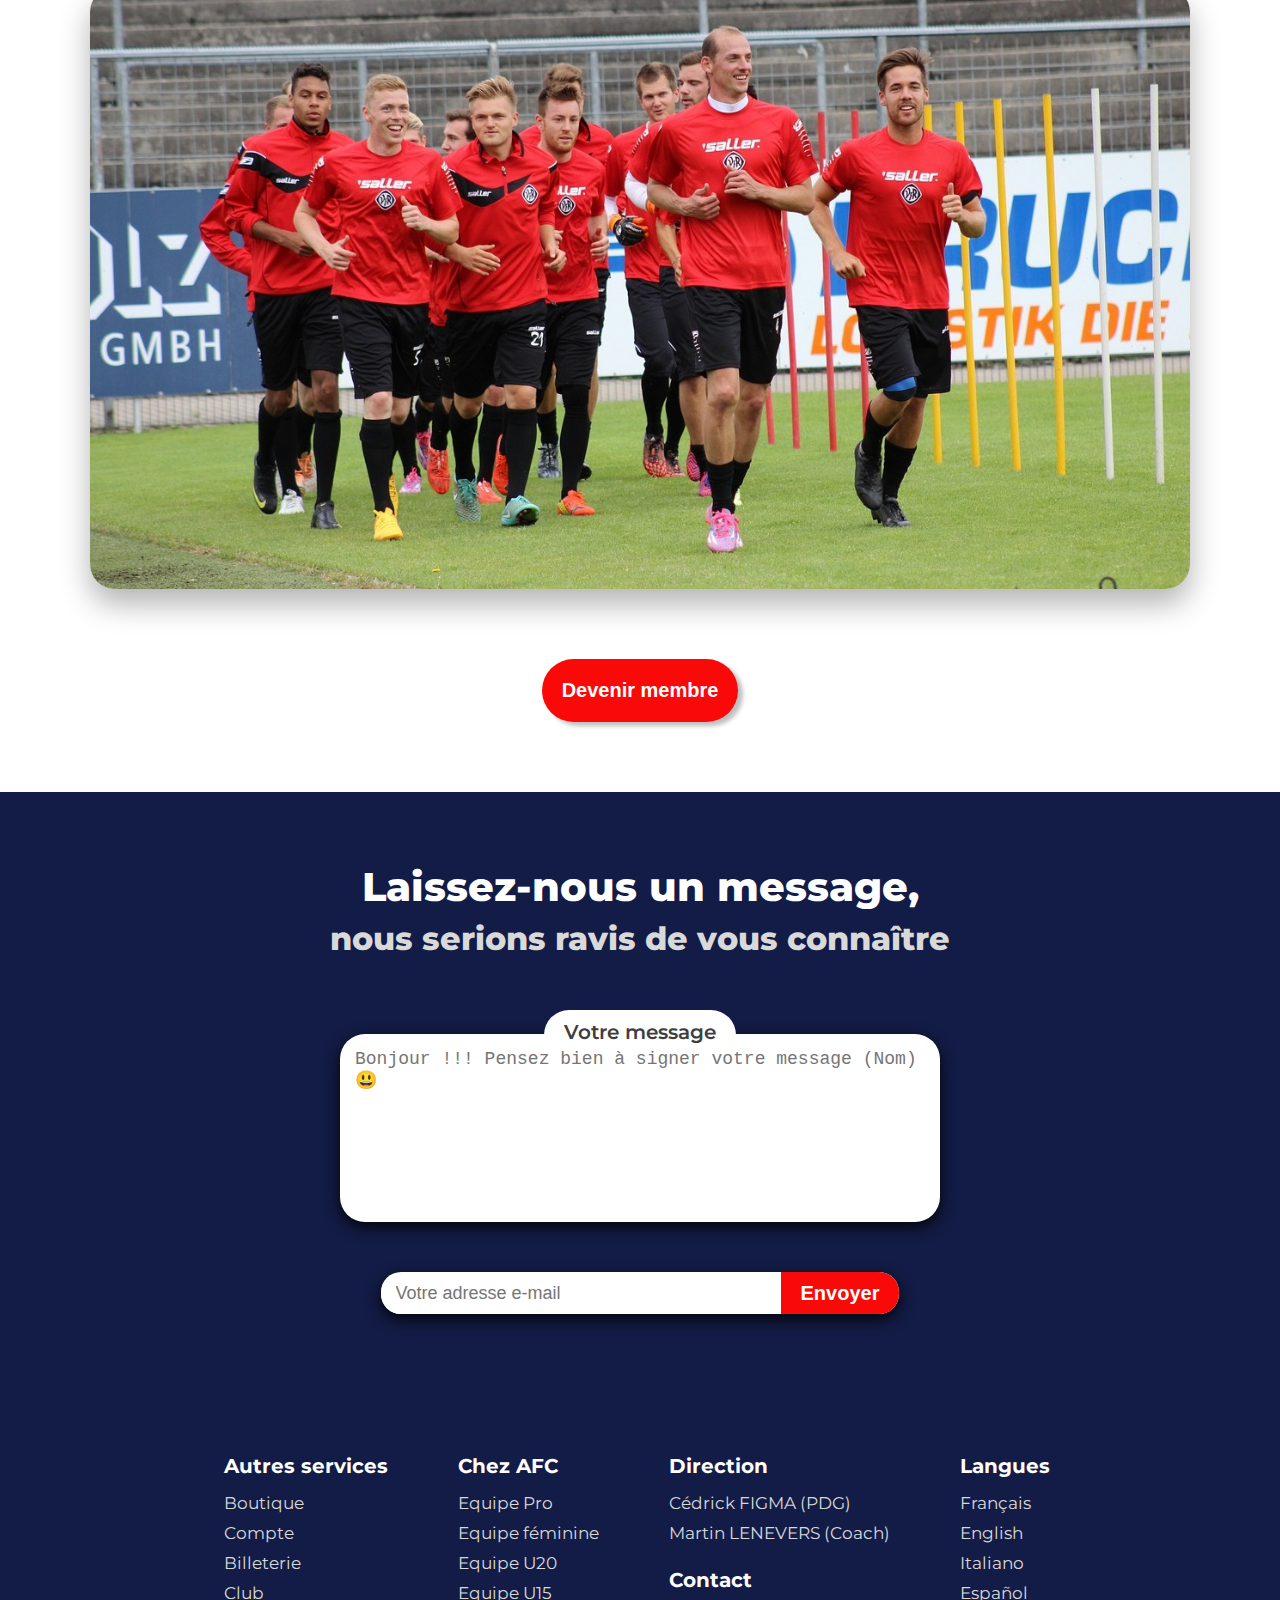
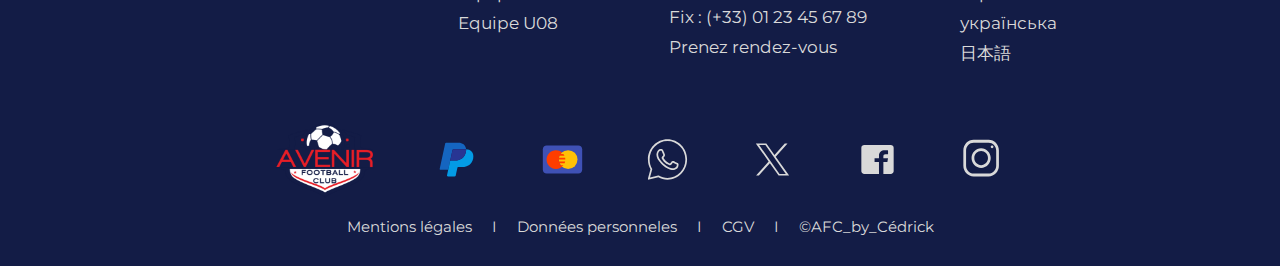
==== commit 87f7a69c: "media queries edit" ====
--- a/index.html
+++ b/index.html
@@ -288,8 +288,8 @@
             <article class="news">
                 <figure>
                     <figcaption class="news_content">
-                        <h4 class="news-headline">AFC se renforce avec l'arrivée de Roger Hugues</h4>
-                        <p class="news-text">
+                        <h4>AFC se renforce avec l'arrivée de Roger Hugues</h4>
+                        <p>
                             Nous sommes heureux d'annoncer la signature de Roger Hugues, un
                             milieu de terrain de 19 ans en provenance de Toulouse Club. Ce jeune
                             talent, réputé pour sa vision du jeu et sa technique, apportera un
--- a/css/styles.css
+++ b/css/styles.css
@@ -761,7 +761,6 @@
     .news_content {
         min-width: 240px;
         margin: auto 0;
-        min-height: 230px;
         width: 560px;
     }
     
@@ -1252,6 +1251,7 @@
 
         .news_content {
             width: 100%;
+            margin: 0;
         }
         
         .news_content p {
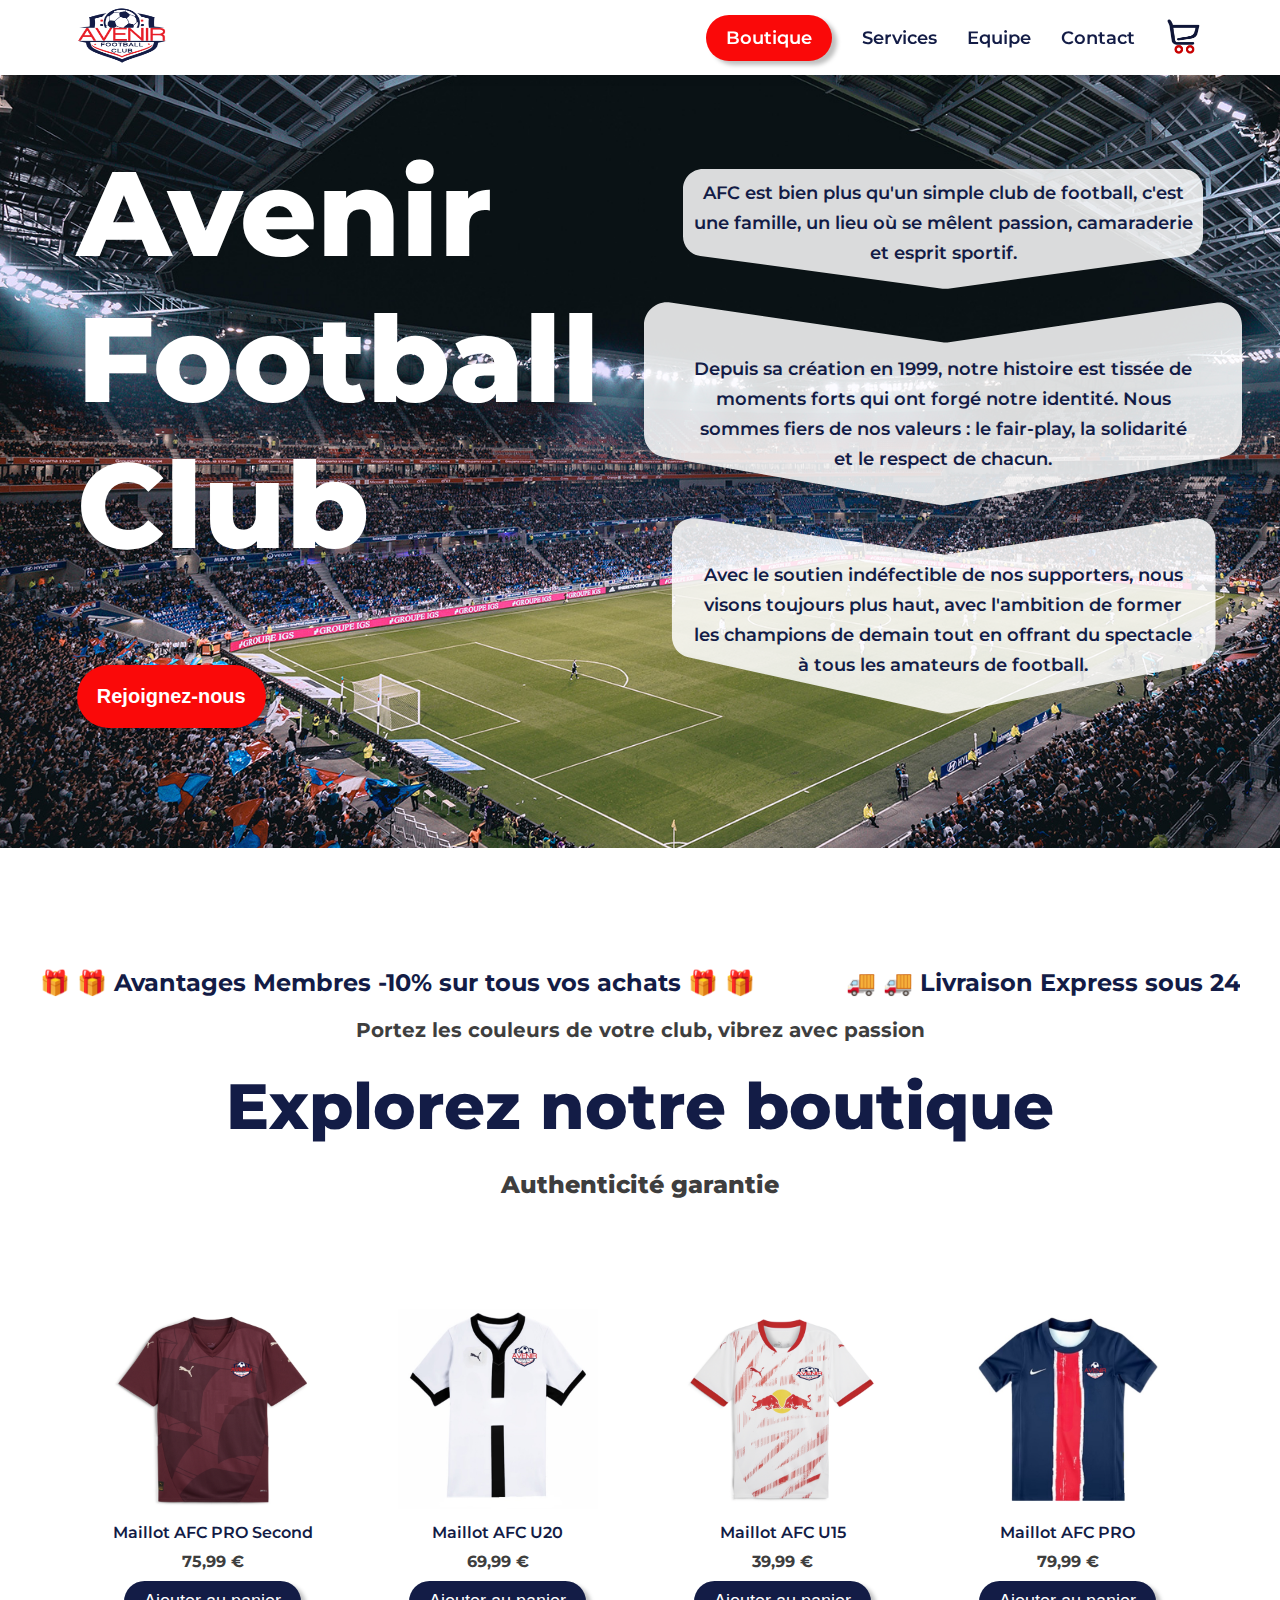
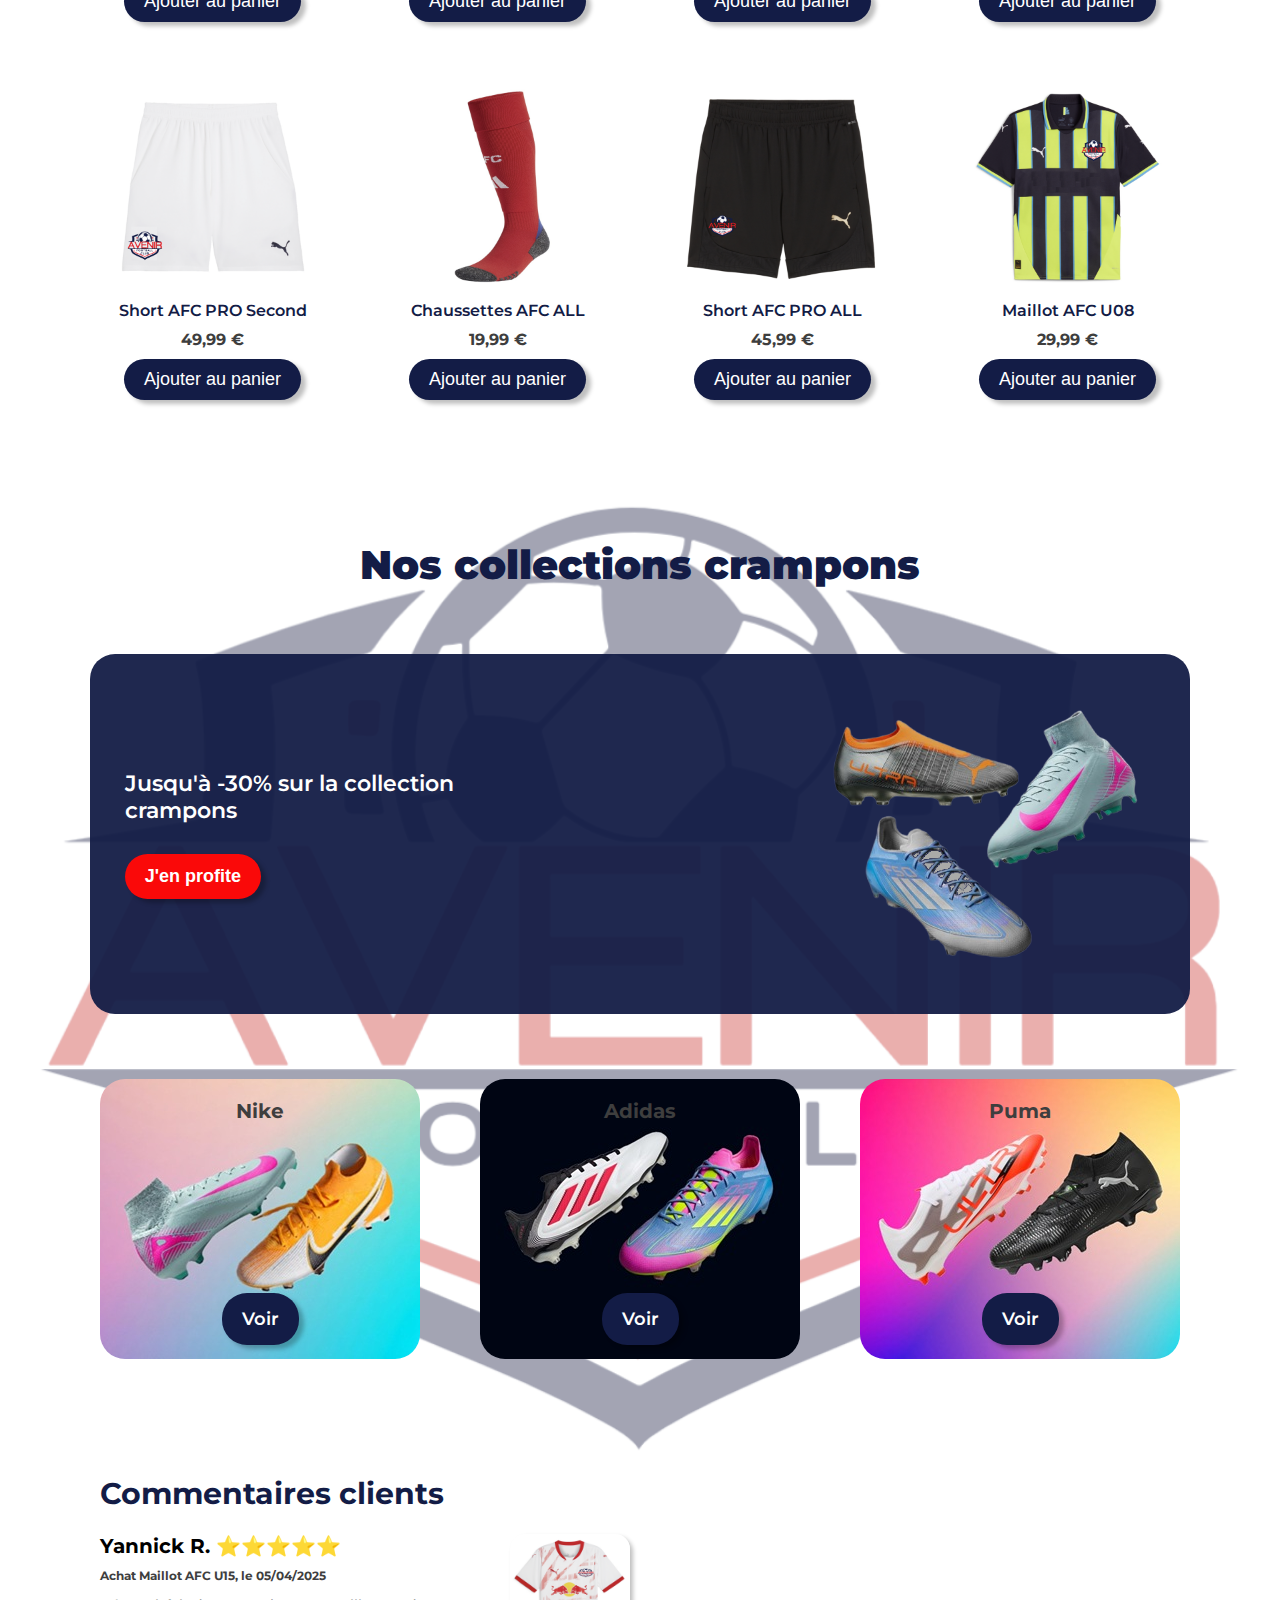
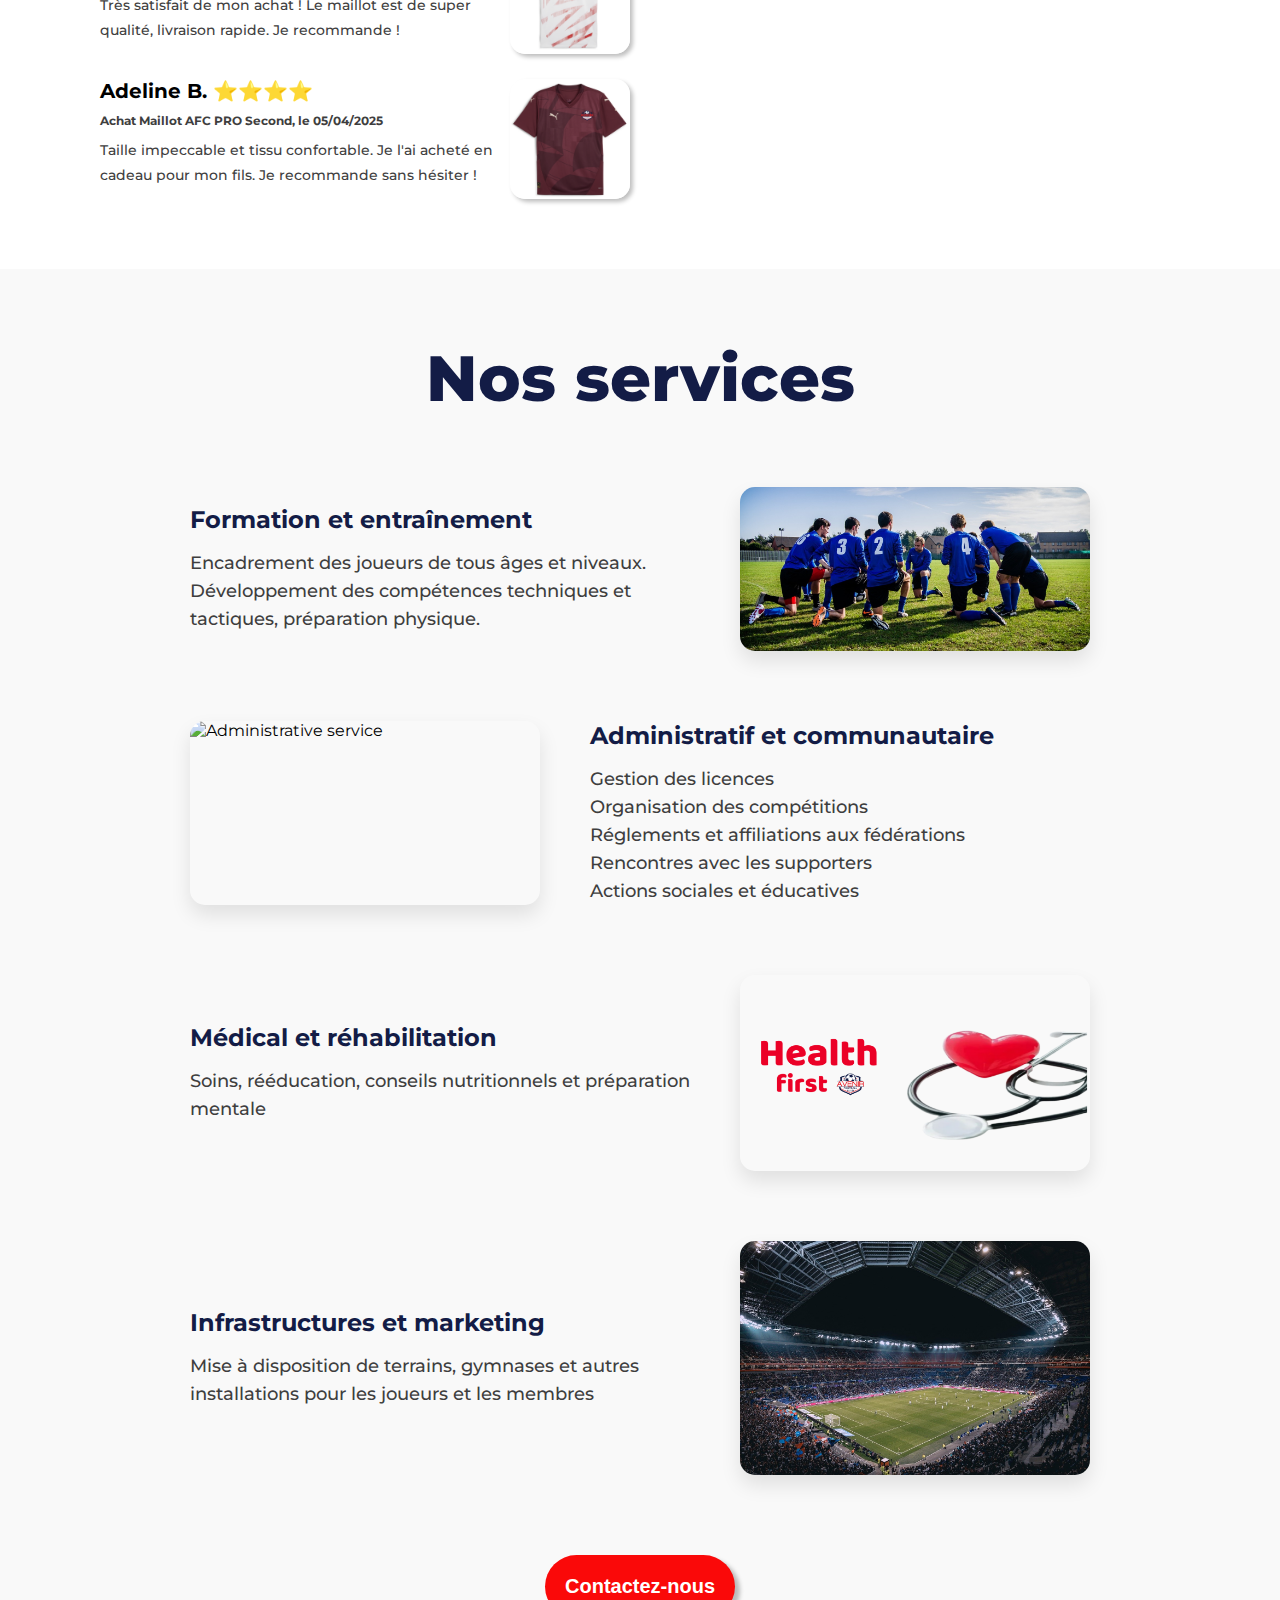
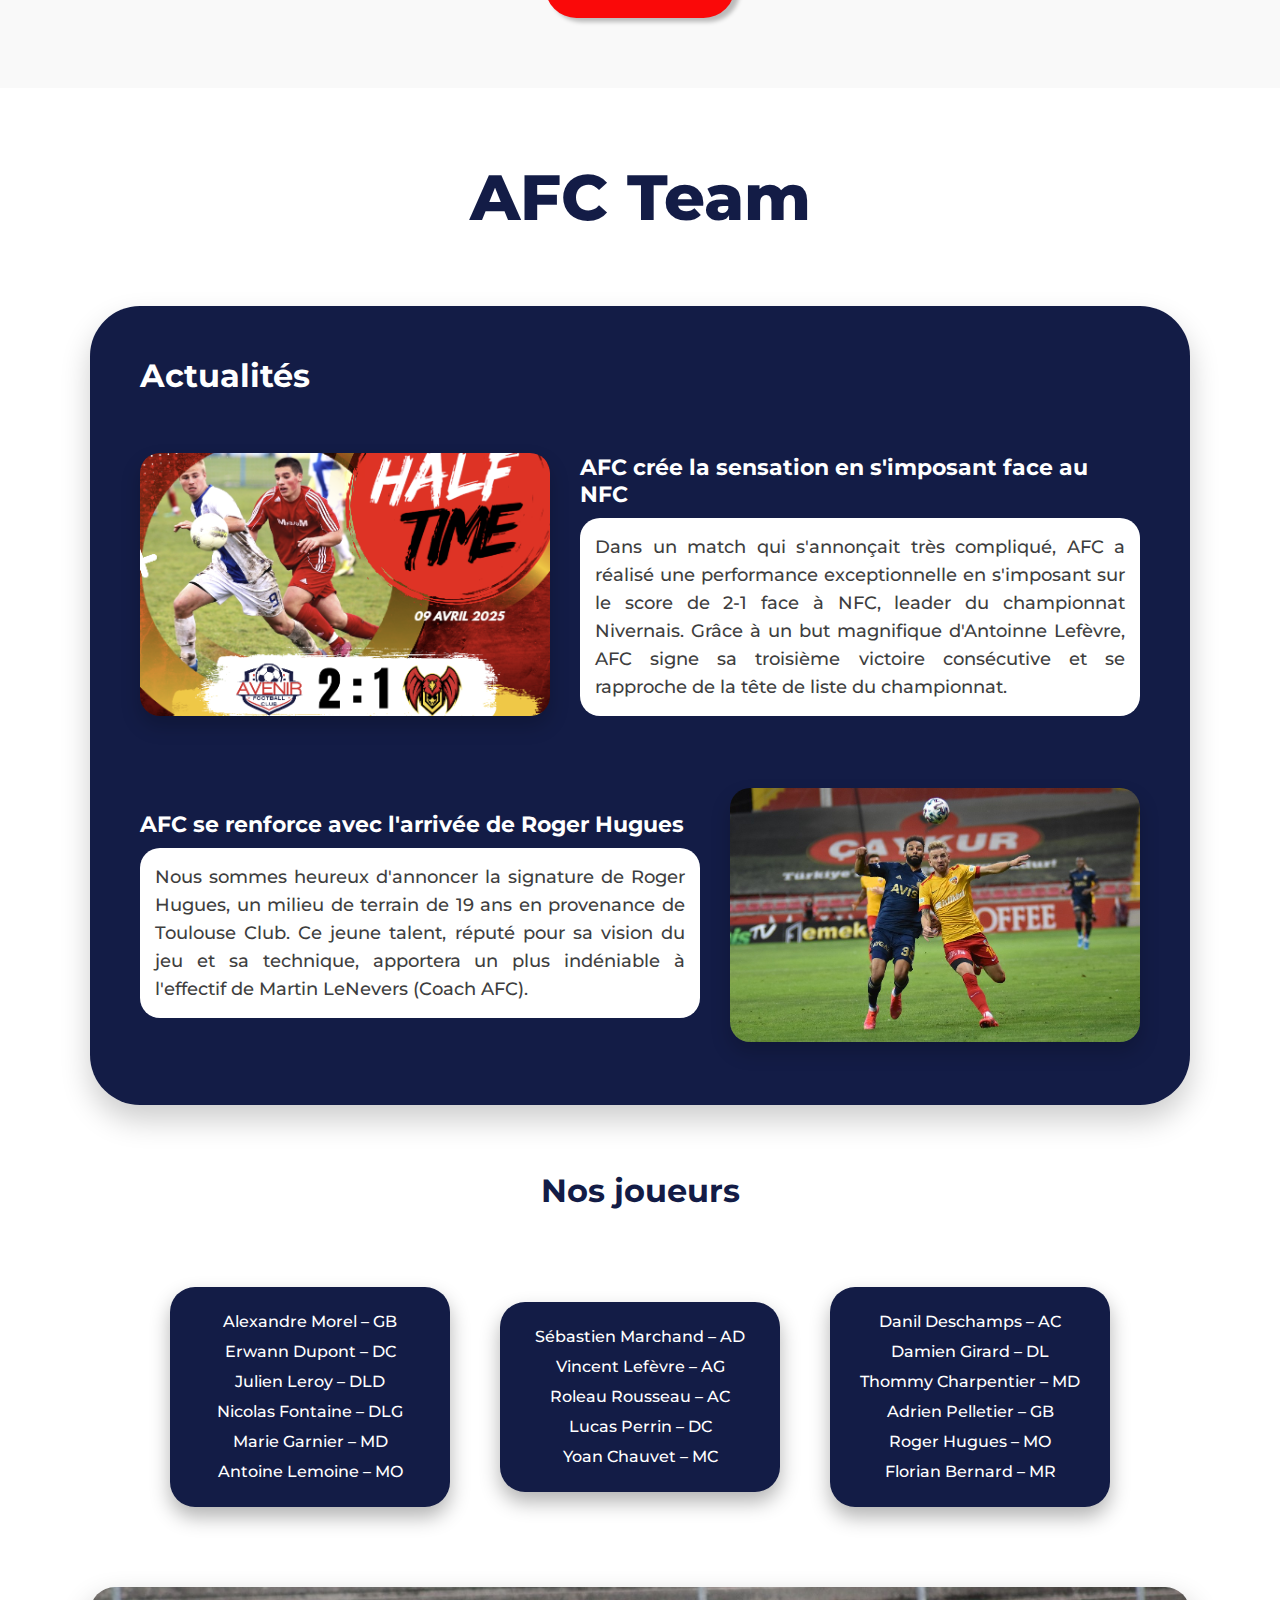
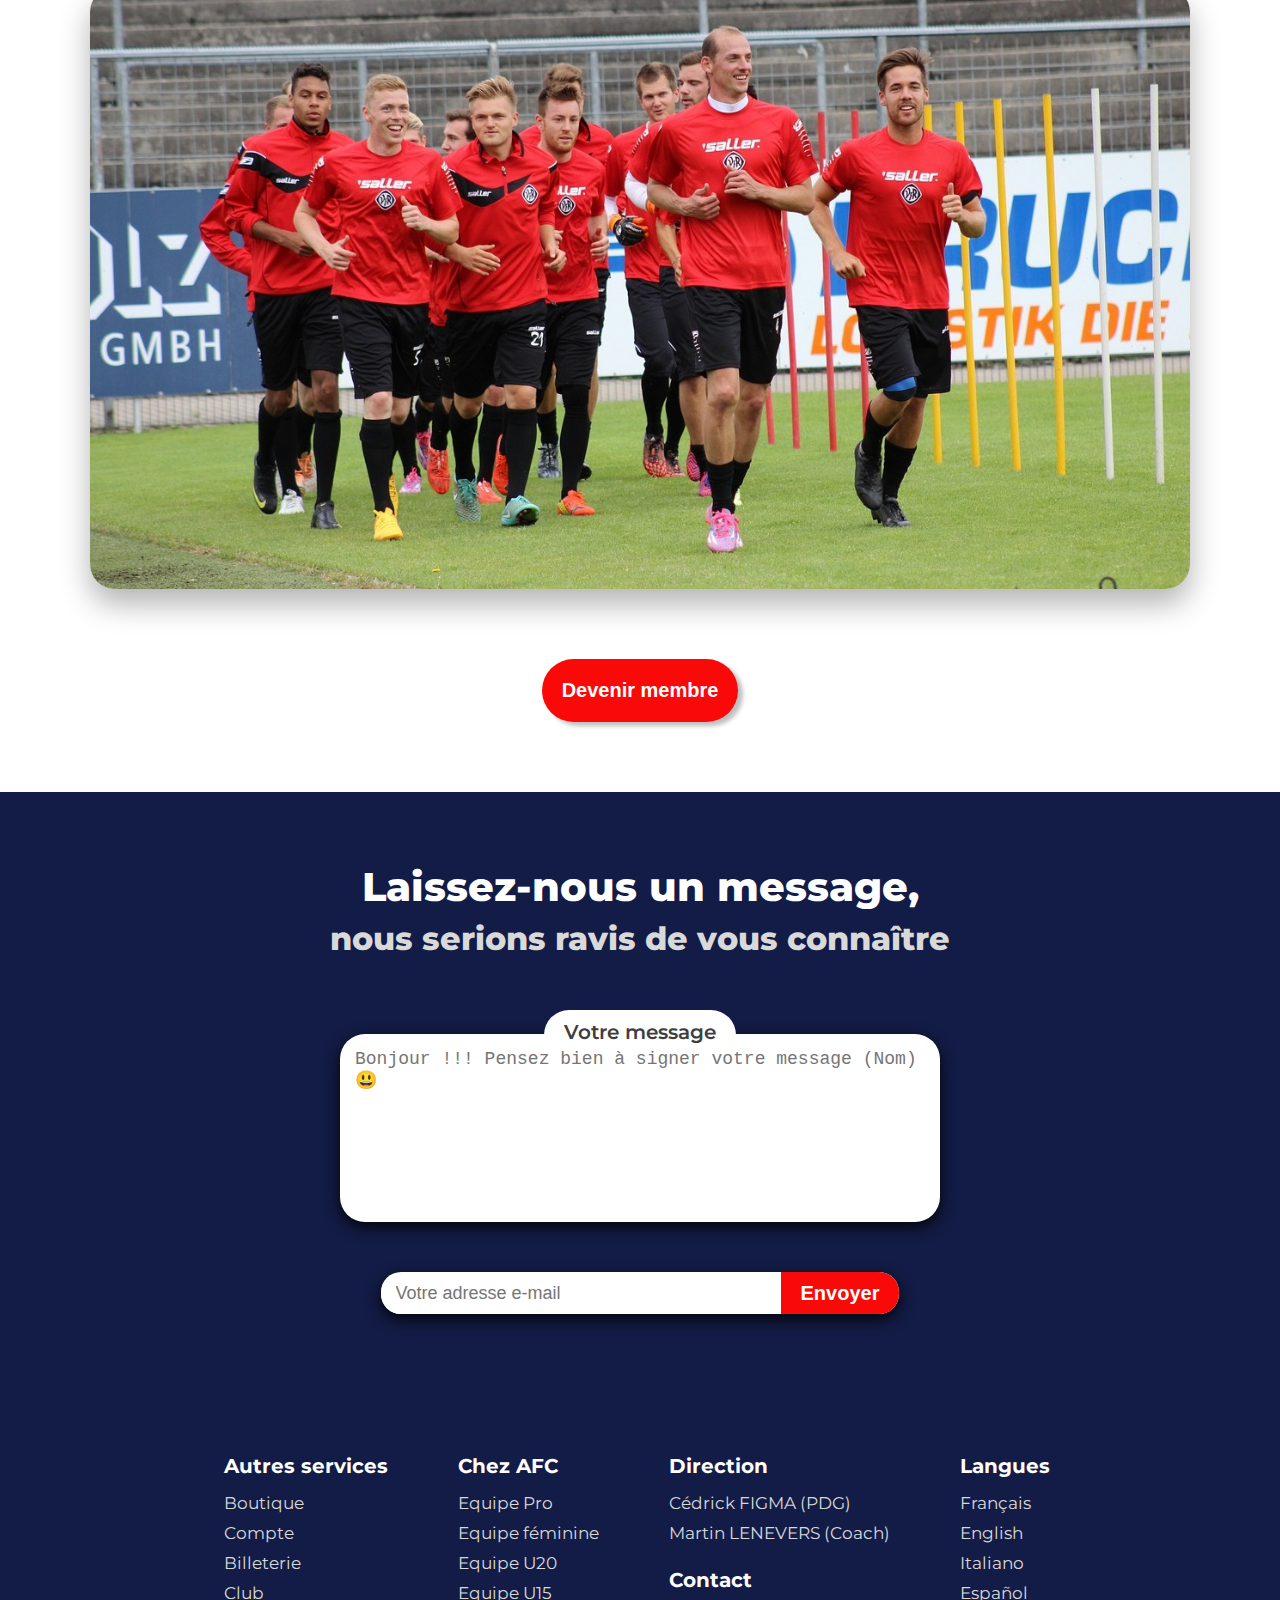
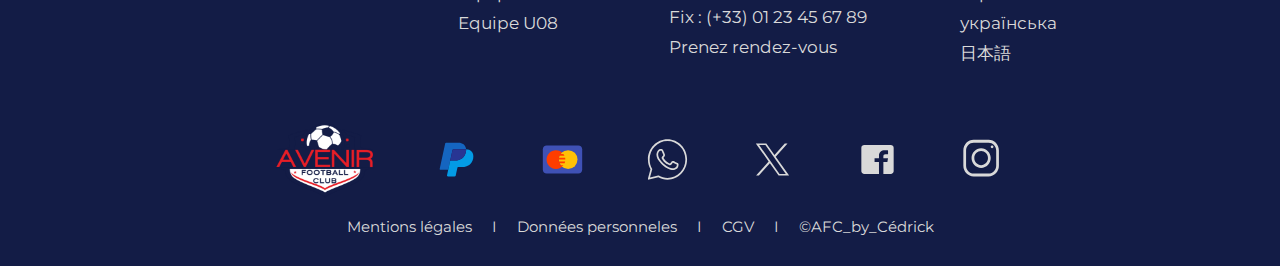
==== commit b80bba94: "media queries 656px" ====
--- a/index.html
+++ b/index.html
@@ -48,10 +48,11 @@
     <!--------Store section-------->
     <section id="store">
         <div class="ride_text">
-            <div class="scrolling_text">🎁 Avantages Membres -10% sur tous vos achats...
-                🚚 Livraison Express sous 24h (gratuite) !!!
+            <div class="scrolling_text">🎁 🎁 Avantages Membres -10% sur tous vos achats 🎁 🎁  &nbsp;&nbsp;&nbsp; &nbsp;&nbsp;&nbsp; &nbsp;&nbsp;&nbsp;
+                🚚 🚚 Livraison Express sous 24h (gratuite) 🚚 🚚
             </div>
         </div>
+
         <h5>Portez les couleurs de votre club, vibrez avec passion</h5>
         <h2>Explorez notre boutique</h2>
         <h4>Authenticité garantie</h4>
@@ -158,17 +159,17 @@
             </article>
 
             <div class="box_brands" id="cleats">
-                <article class="brand animate-pop-in">
+                <article class="brand">
                     <p class="brand-name">Nike</p>
                     <a href="https://www.nike.com/fr/w/football-chaussures-1gdj0zy7ok" class="view_button">Voir</a>
                 </article>
 
-                <article class="brand animate-pop-in">
+                <article class="brand">
                     <p class="brand-name">Adidas</p>
                     <a href="https://www.adidas.fr/chaussures-football-elite_level-hommes" class="view_button">Voir</a>
                 </article>
 
-                <article class="brand animate-pop-in">
+                <article class="brand">
                     <p class="brand-name">Puma</p>
                     <a href="https://eu.puma.com/fr/fr/homme/chaussures/football" class="view_button">Voir</a>
                 </article>
--- a/css/styles.css
+++ b/css/styles.css
@@ -1120,25 +1120,6 @@
  
 
         /* ......................Team section................... */
-        #team {
-            display: flex;
-            margin: auto;
-            width: 100%;
-            max-width: 900px;
-            padding: 70px 0;
-            flex-direction: column;
-            align-items: center;
-            justify-content: center;
-        }
-        
-        #team h2 {
-            color: #131c46;
-            text-align: center;
-            font-size: 64px;
-            font-weight: 800;
-            align-self: stretch;
-        }
-        
         /* ........news container........... */
         .box_news {
             padding: 20px;
@@ -1179,8 +1160,7 @@
     @media (max-width: 912px) {
         
         /* .............afc about section............... */
-        
-        /* .......afc background... */
+      
         #afc_about {
             padding: 80px 6%;
             text-align: center;
@@ -1201,7 +1181,7 @@
             margin-top: 55px;
         }
 
-            /*............brands collections.............*/
+        /*............brands collections.............*/
         .brands_collections {
             width: 90%;
             margin:50px auto;
@@ -1224,7 +1204,7 @@
 
         /* ......................Team section................... */
         #team {
-            max-width: 750px;
+            max-width: 670px;
             padding: 50px 0;
 
         }
@@ -1275,4 +1255,141 @@
 
     }
 
+
+    @media (max-width: 820px) {
+
+        /* ........discount banner.......... */
+        /* .......recizing image and text width......... */
+        .discount_text {
+            font-size: 20px;
+            margin-bottom: 20px;
+        }
+
+        .discount_brands_collections figure {
+            width: 240px;
+        }
+        
+        .discount_brands_collections img {
+            width: 300px;
+        }
+        
+        /* .........brands container........... */
+        .box_brands {
+            gap: 50px;
+        }
+
+        /* ......brand card......... */
+        .brand {
+            gap: 170px;
+            padding: 10px;
+            width: 300px;
+            height: 260px;
+        }
+
+        /* ......brand background with animation......... */
+        .brand::before {
+            width: 300px;
+            height: 260px;
+        }
+
+
+        /* .........Services section......... */
+        #services {
+            padding: 50px 0;
+        }
+
+        /* .....service card......... */
+        .service figure{
+            max-width: 700px;
+        }
+        
+        .service_content {
+            width: 300px;
+        }
+
+
+
+
+
+        
+    }
+
+
+
+     @media (max-width: 656px) {
+        
+        /* .............afc about section............... */
+        
+        /* .......afc background... */
+
+        .intro_afc h1 {
+            font-size: 64px;
+            width: 310px;
+        }
+        
+        .intro_afc p{
+            background-color: #fff;
+            opacity: 85%;
+            border-radius: 20px;
+            font-size: 14px;
+            width: 310px;
+            margin-top: 30px;
+            padding: 5px 10px;
+        }
+
+        /* ....background text intro afc.... */
+        .intro_afc p::before {    
+            display: none;
+        }
+
+        .join_us_button {
+            font-size: 16px;
+        }
+
+
+         /* ................Store section............. */
+
+        #store {
+            padding: 70px 0;
+        }
+
+        /* ..........head scrolling text.......... */
+        .scrolling_text {
+            font-size: 15px;
+        }
+
+        #store {
+            margin: 0 auto;
+        }
+
+
+
+        
+
+        #store h5 {
+            font-size: 14px;
+            width: 310px;
+            margin: auto;
+        }
+        
+        #store h2 {
+            font-size: 28px;
+        }
+        
+        #store h4 {
+            font-size: 18px;
+        }
+        
+        /* ......products container......... */
+        .box_products {
+            display: flex;
+            flex-wrap: wrap;
+            justify-content: center;
+            gap: 45px;
+            margin-top: 100px;
+        }
+
+
+    }
+
     